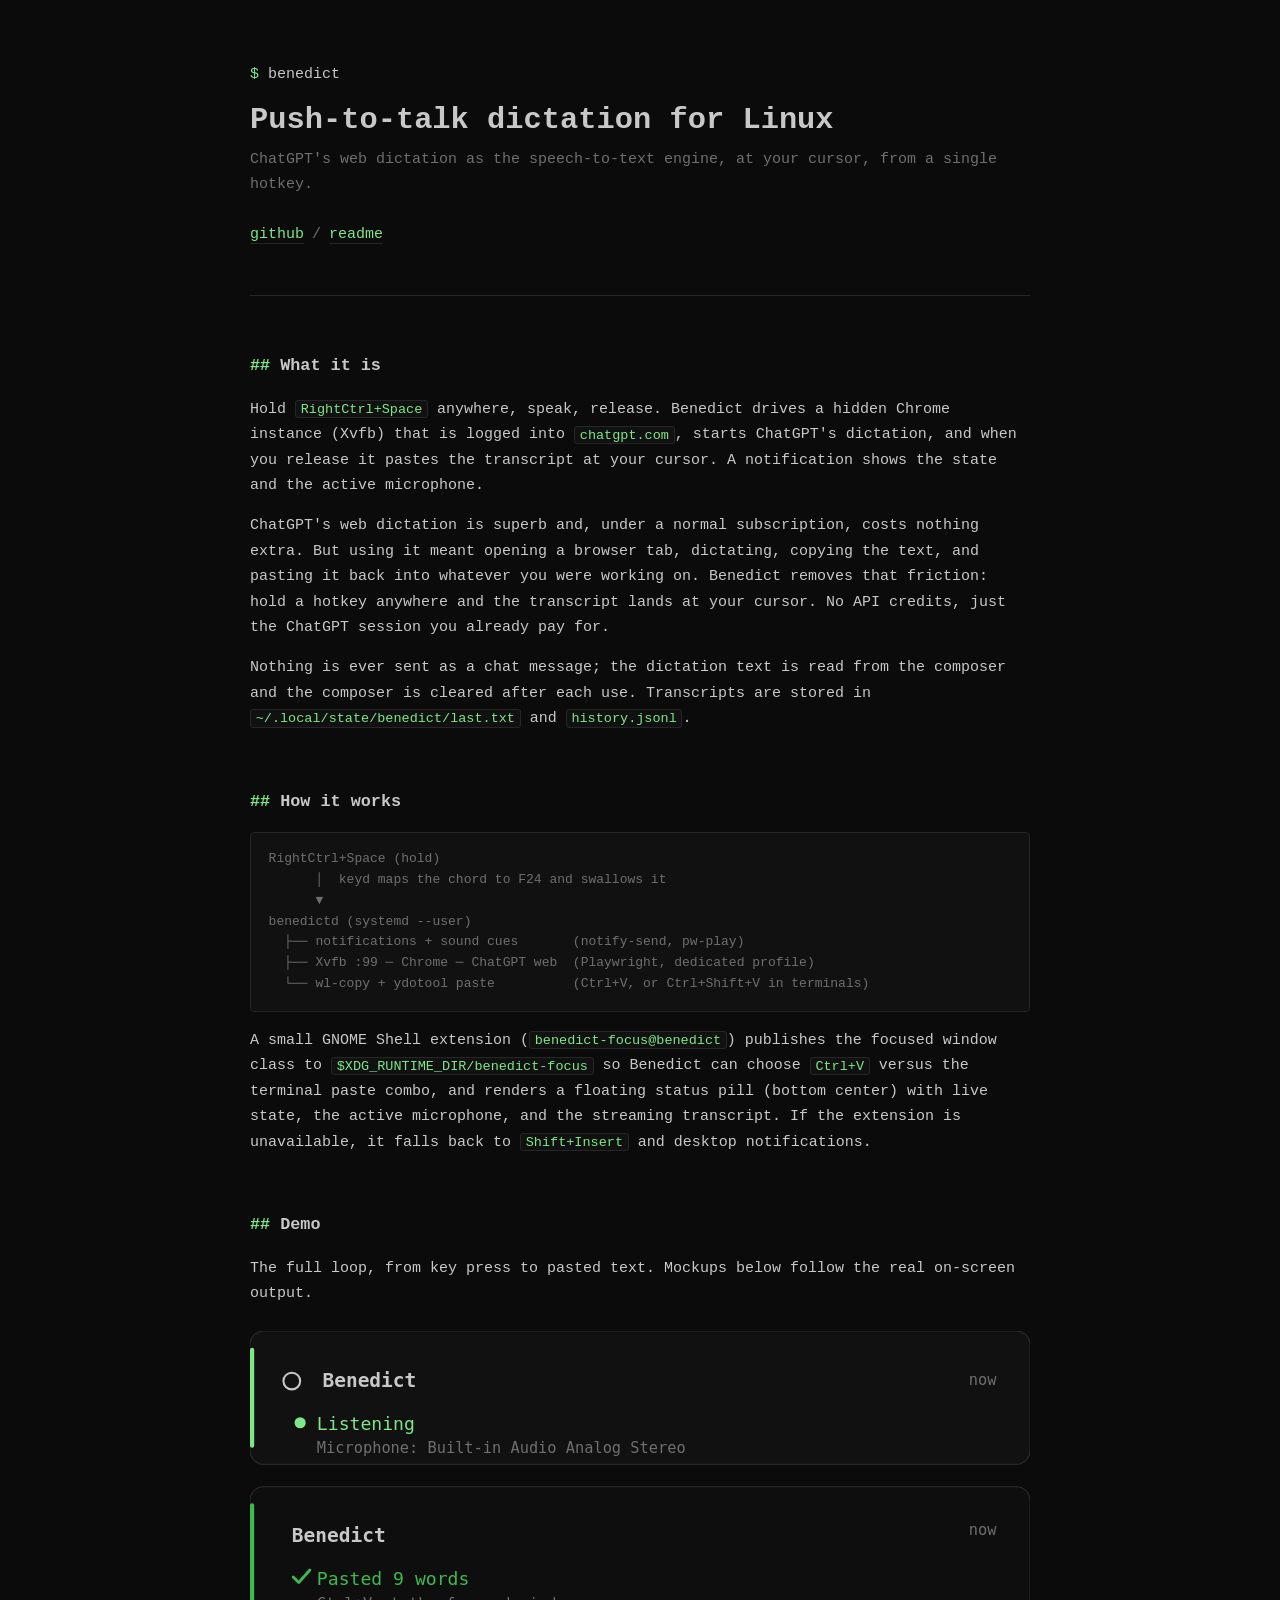
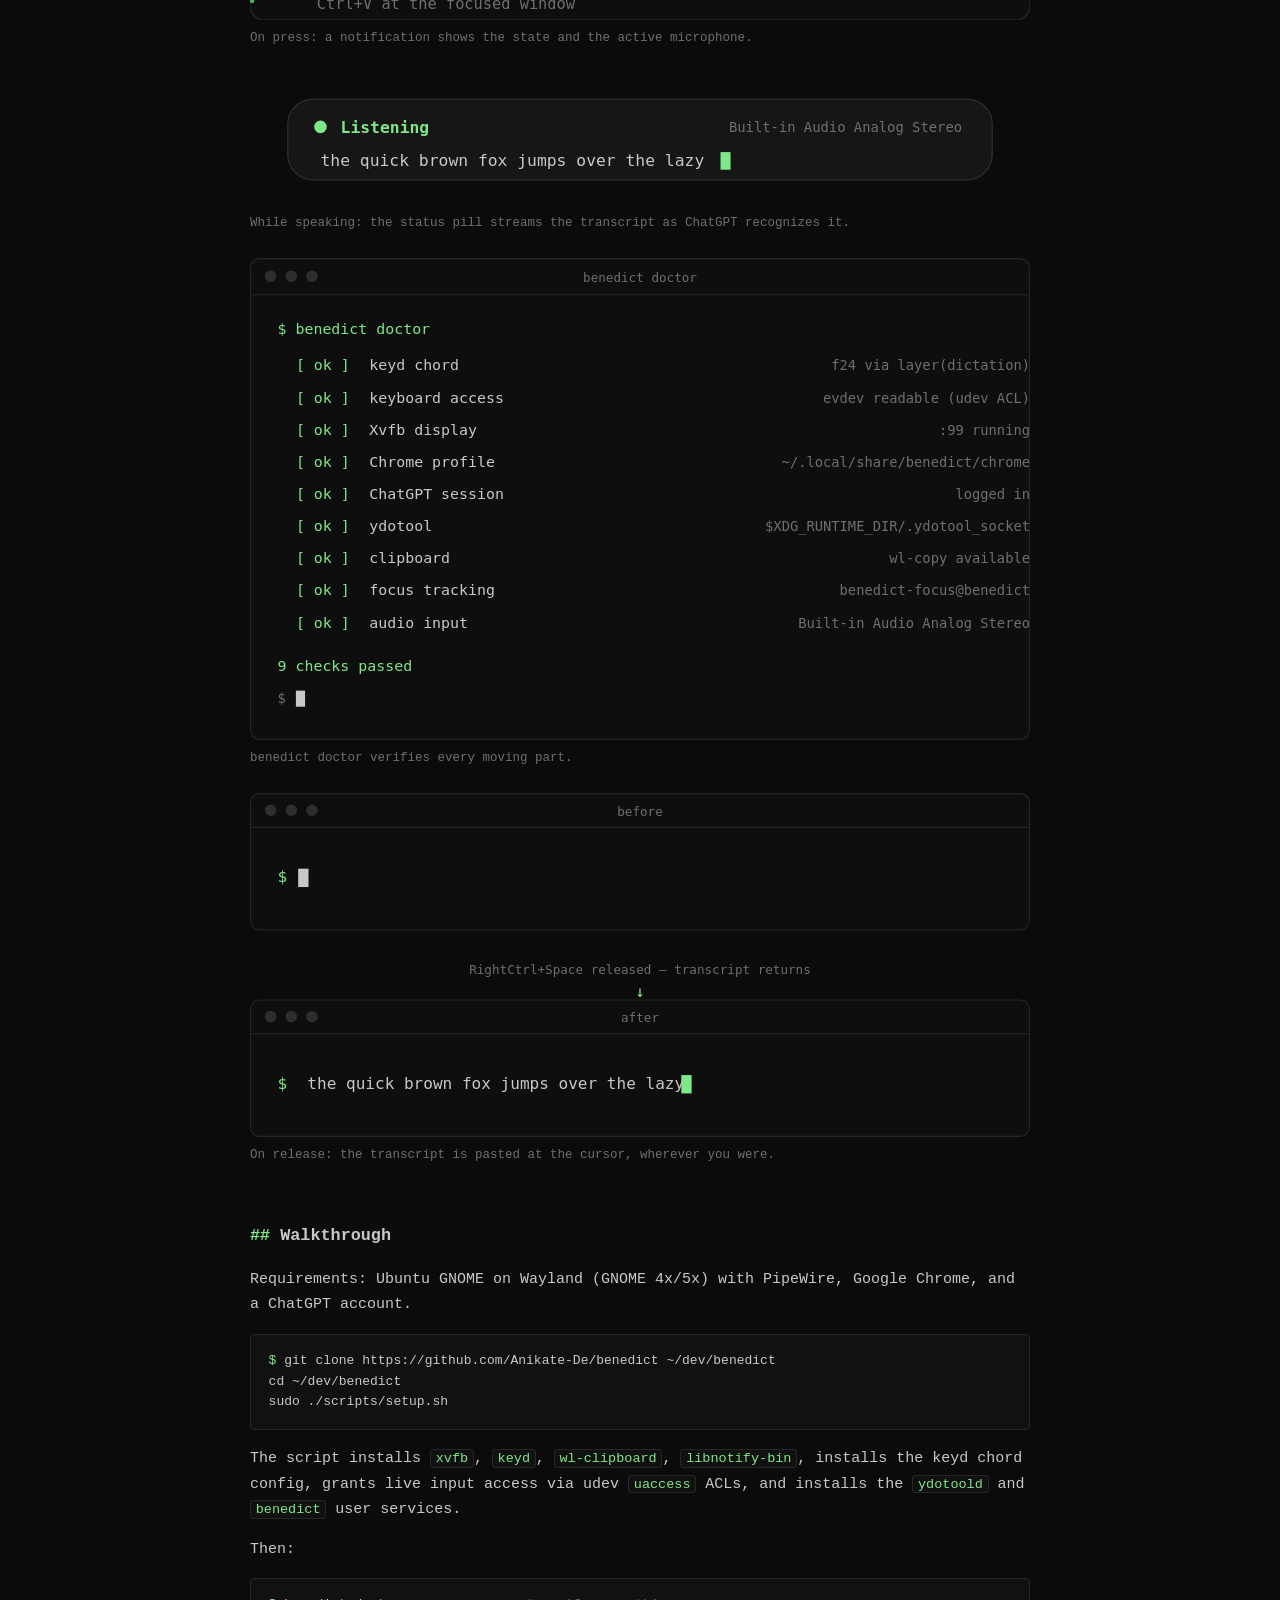
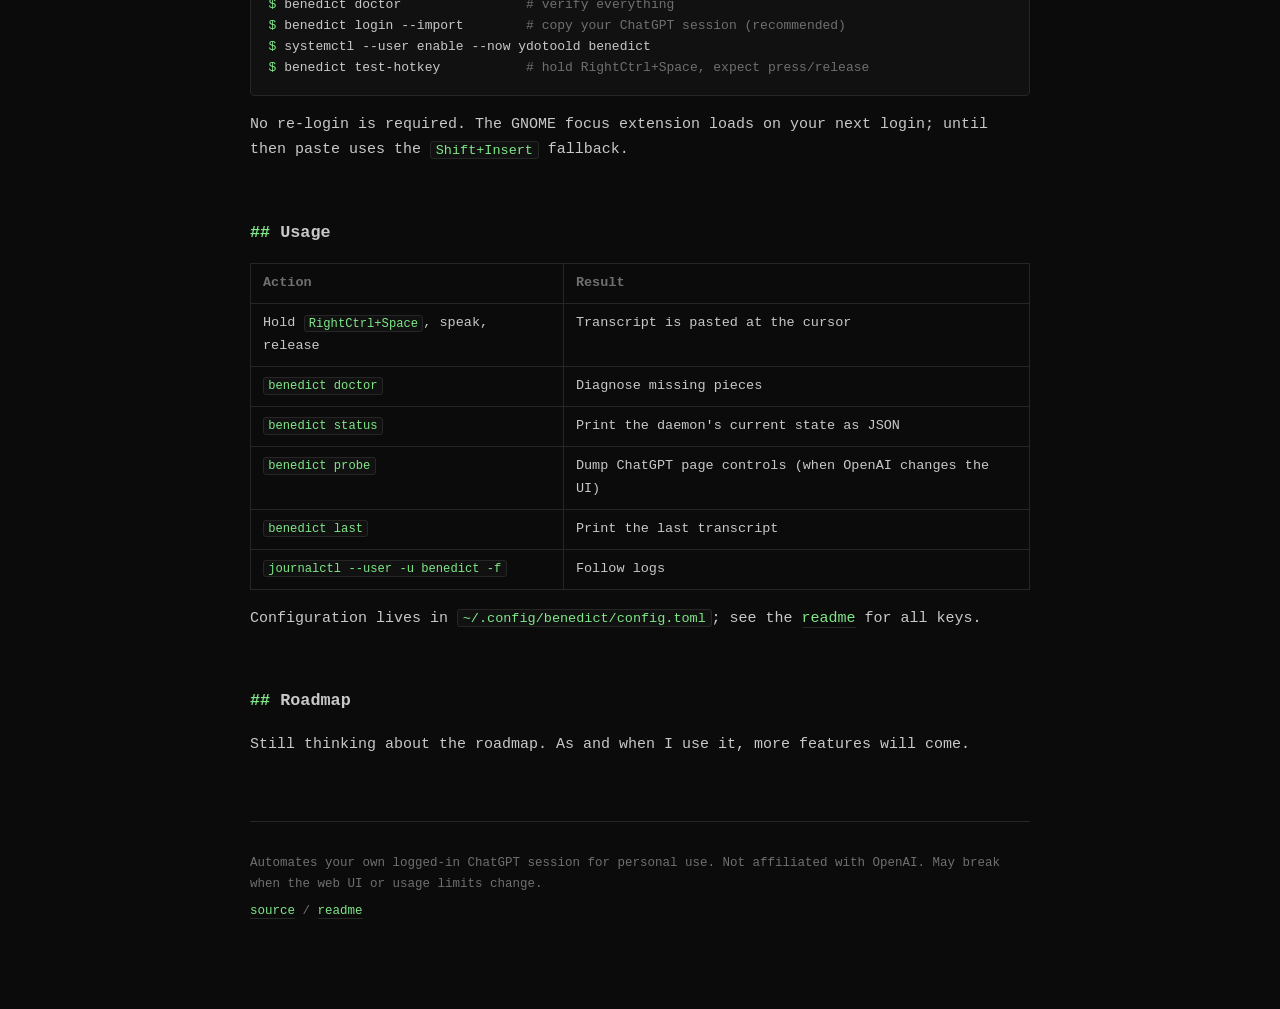
==== index.html @ d3fe55c1 "docs: add terminal-themed GitHub Pages site" ====
<!doctype html>
<html lang="en">
  <head>
    <meta charset="utf-8" />
    <meta name="viewport" content="width=device-width, initial-scale=1" />
    <title>benedict — push-to-talk ChatGPT dictation for Linux</title>
    <meta
      name="description"
      content="Push-to-talk dictation for Linux using ChatGPT's web dictation as the speech-to-text engine."
    />
    <link rel="stylesheet" href="styles.css" />
  </head>
  <body>
    <main class="wrap">
      <header>
        <p class="prompt">benedict</p>
        <h1>Push-to-talk dictation for Linux</h1>
        <p class="tagline">
          ChatGPT's web dictation as the speech-to-text engine, at your cursor,
          from a single hotkey.
        </p>
        <p class="links">
          <a href="https://github.com/Anikate-De/benedict">github</a
          ><span>/</span
          ><a href="https://github.com/Anikate-De/benedict#readme">readme</a>
        </p>
      </header>

      <hr />

      <section id="what">
        <h2>What it is</h2>
        <p>
          Hold <code>RightCtrl+Space</code> anywhere, speak, release. Benedict
          drives a hidden Chrome instance (Xvfb) that is logged into
          <code>chatgpt.com</code>, starts ChatGPT's dictation, and when you
          release it pastes the transcript at your cursor. A notification shows
          the state and the active microphone.
        </p>
        <p>
          ChatGPT's web dictation is superb and, under a normal subscription,
          costs nothing extra. But using it meant opening a browser tab,
          dictating, copying the text, and pasting it back into whatever you
          were working on. Benedict removes that friction: hold a hotkey
          anywhere and the transcript lands at your cursor. No API credits, just
          the ChatGPT session you already pay for.
        </p>
        <p>
          Nothing is ever sent as a chat message; the dictation text is read
          from the composer and the composer is cleared after each use.
          Transcripts are stored in
          <code>~/.local/state/benedict/last.txt</code> and
          <code>history.jsonl</code>.
        </p>
      </section>

      <section id="how">
        <h2>How it works</h2>
        <pre class="diagram">RightCtrl+Space (hold)
      │  keyd maps the chord to F24 and swallows it
      ▼
benedictd (systemd --user)
  ├── notifications + sound cues       (notify-send, pw-play)
  ├── Xvfb :99 ─ Chrome ─ ChatGPT web  (Playwright, dedicated profile)
  └── wl-copy + ydotool paste          (Ctrl+V, or Ctrl+Shift+V in terminals)</pre>
        <p>
          A small GNOME Shell extension (<code>benedict-focus@benedict</code>)
          publishes the focused window class to
          <code>$XDG_RUNTIME_DIR/benedict-focus</code> so Benedict can choose
          <code>Ctrl+V</code> versus the terminal paste combo, and renders a
          floating status pill (bottom center) with live state, the active
          microphone, and the streaming transcript. If the extension is
          unavailable, it falls back to <code>Shift+Insert</code> and desktop
          notifications.
        </p>
      </section>

      <section id="demo">
        <h2>Demo</h2>
        <p>
          The full loop, from key press to pasted text. Mockups below follow the
          real on-screen output.
        </p>

        <figure>
          <img
            src="assets/demo-notification.svg"
            alt="Desktop notification reading Benedict Listening with the active microphone"
          />
          <figcaption>
            On press: a notification shows the state and the active microphone.
          </figcaption>
        </figure>

        <figure>
          <img
            src="assets/demo-pill.svg"
            alt="GNOME status pill showing live state and streaming transcript"
          />
          <figcaption>
            While speaking: the status pill streams the transcript as ChatGPT
            recognizes it.
          </figcaption>
        </figure>

        <figure>
          <img
            src="assets/demo-doctor.svg"
            alt="Terminal output of benedict doctor"
          />
          <figcaption>
            <code>benedict doctor</code> verifies every moving part.
          </figcaption>
        </figure>

        <figure>
          <img
            src="assets/demo-paste.svg"
            alt="Terminal showing the transcript pasted at the cursor after release"
          />
          <figcaption>
            On release: the transcript is pasted at the cursor, wherever you
            were.
          </figcaption>
        </figure>
      </section>

      <section id="install">
        <h2>Walkthrough</h2>
        <p>Requirements: Ubuntu GNOME on Wayland (GNOME 4x/5x) with PipeWire, Google Chrome, and a ChatGPT account.</p>
        <pre><span class="prompt">git clone https://github.com/Anikate-De/benedict ~/dev/benedict</span>
cd ~/dev/benedict
sudo ./scripts/setup.sh</pre>
        <p>
          The script installs <code>xvfb</code>, <code>keyd</code>,
          <code>wl-clipboard</code>, <code>libnotify-bin</code>, installs the
          keyd chord config, grants live input access via udev
          <code>uaccess</code> ACLs, and installs the <code>ydotoold</code> and
          <code>benedict</code> user services.
        </p>
        <p>Then:</p>
        <pre><span class="prompt">benedict doctor</span>                <span class="c"># verify everything</span>
<span class="prompt">benedict login --import</span>        <span class="c"># copy your ChatGPT session (recommended)</span>
<span class="prompt">systemctl --user enable --now ydotoold benedict</span>
<span class="prompt">benedict test-hotkey</span>           <span class="c"># hold RightCtrl+Space, expect press/release</span></pre>
        <p>
          No re-login is required. The GNOME focus extension loads on your next
          login; until then paste uses the <code>Shift+Insert</code> fallback.
        </p>
      </section>

      <section id="usage">
        <h2>Usage</h2>
        <table>
          <thead>
            <tr>
              <th>Action</th>
              <th>Result</th>
            </tr>
          </thead>
          <tbody>
            <tr>
              <td>Hold <code>RightCtrl+Space</code>, speak, release</td>
              <td>Transcript is pasted at the cursor</td>
            </tr>
            <tr>
              <td><code>benedict doctor</code></td>
              <td>Diagnose missing pieces</td>
            </tr>
            <tr>
              <td><code>benedict status</code></td>
              <td>Print the daemon's current state as JSON</td>
            </tr>
            <tr>
              <td><code>benedict probe</code></td>
              <td>Dump ChatGPT page controls (when OpenAI changes the UI)</td>
            </tr>
            <tr>
              <td><code>benedict last</code></td>
              <td>Print the last transcript</td>
            </tr>
            <tr>
              <td><code>journalctl --user -u benedict -f</code></td>
              <td>Follow logs</td>
            </tr>
          </tbody>
        </table>
        <p>
          Configuration lives in
          <code>~/.config/benedict/config.toml</code>; see the
          <a href="https://github.com/Anikate-De/benedict#configuration"
            >readme</a
          >
          for all keys.
        </p>
      </section>

      <section id="roadmap">
        <h2>Roadmap</h2>
        <p>
          Still thinking about the roadmap. As and when I use it, more features
          will come.
        </p>
      </section>

      <footer>
        <p>
          Automates your own logged-in ChatGPT session for personal use. Not
          affiliated with OpenAI. May break when the web UI or usage limits
          change.
        </p>
        <p>
          <a href="https://github.com/Anikate-De/benedict">source</a>
          <span>/</span>
          <a href="https://github.com/Anikate-De/benedict#readme">readme</a>
        </p>
      </footer>
    </main>
  </body>
</html>
---- styles.css ----
:root {
  --bg: #0b0b0b;
  --panel: #111111;
  --border: #262626;
  --text: #c8c8c8;
  --muted: #6f6f6f;
  --accent: #7ee787;
  --mono: ui-monospace, SFMono-Regular, "SF Mono", Menlo, Consolas,
    "Liberation Mono", monospace;
}

* {
  box-sizing: border-box;
}

html {
  scroll-behavior: smooth;
}

body {
  margin: 0;
  background: var(--bg);
  color: var(--text);
  font-family: var(--mono);
  font-size: 15px;
  line-height: 1.7;
}

.wrap {
  max-width: 820px;
  margin: 0 auto;
  padding: 3rem 1.25rem 5rem;
}

a {
  color: var(--accent);
  text-decoration: none;
  border-bottom: 1px solid var(--border);
}

a:hover {
  border-bottom-color: var(--accent);
}

h1 {
  font-size: 1.9rem;
  line-height: 1.2;
  margin: 0.75rem 0 0.5rem;
  font-weight: 600;
}

h2 {
  font-size: 1.05rem;
  font-weight: 600;
  margin: 3.5rem 0 1rem;
  color: var(--text);
}

h2::before {
  content: "## ";
  color: var(--accent);
}

p {
  margin: 0.9rem 0;
}

.tagline {
  color: var(--muted);
  margin: 0.5rem 0 1.5rem;
}

.links {
  margin: 0 0 0.5rem;
  color: var(--muted);
}

.links span {
  margin: 0 0.5rem;
}

hr {
  border: 0;
  border-top: 1px solid var(--border);
  margin: 3rem 0;
}

pre {
  background: var(--panel);
  border: 1px solid var(--border);
  border-radius: 4px;
  padding: 1rem 1.1rem;
  overflow-x: auto;
  font-size: 13px;
  line-height: 1.6;
  margin: 1rem 0;
}

code {
  font-family: var(--mono);
}

p code,
li code,
td code {
  color: var(--accent);
  background: var(--panel);
  border: 1px solid var(--border);
  border-radius: 3px;
  padding: 0.05em 0.35em;
  font-size: 0.9em;
}

.diagram {
  color: var(--muted);
}

ul {
  padding-left: 1.25rem;
}

li {
  margin: 0.35rem 0;
}

table {
  width: 100%;
  border-collapse: collapse;
  margin: 1rem 0;
  font-size: 13.5px;
}

th,
td {
  text-align: left;
  padding: 0.5rem 0.75rem;
  border: 1px solid var(--border);
  vertical-align: top;
}

th {
  color: var(--muted);
  font-weight: 600;
}

figure {
  margin: 1.5rem 0;
}

figure img {
  display: block;
  width: 100%;
  height: auto;
}

figcaption {
  color: var(--muted);
  font-size: 12.5px;
  margin-top: 0.5rem;
}

footer {
  margin-top: 4rem;
  padding-top: 1.5rem;
  border-top: 1px solid var(--border);
  color: var(--muted);
  font-size: 12.5px;
}

footer p {
  margin: 0.4rem 0;
}

.prompt::before {
  content: "$ ";
  color: var(--accent);
}

.c {
  color: var(--muted);
}
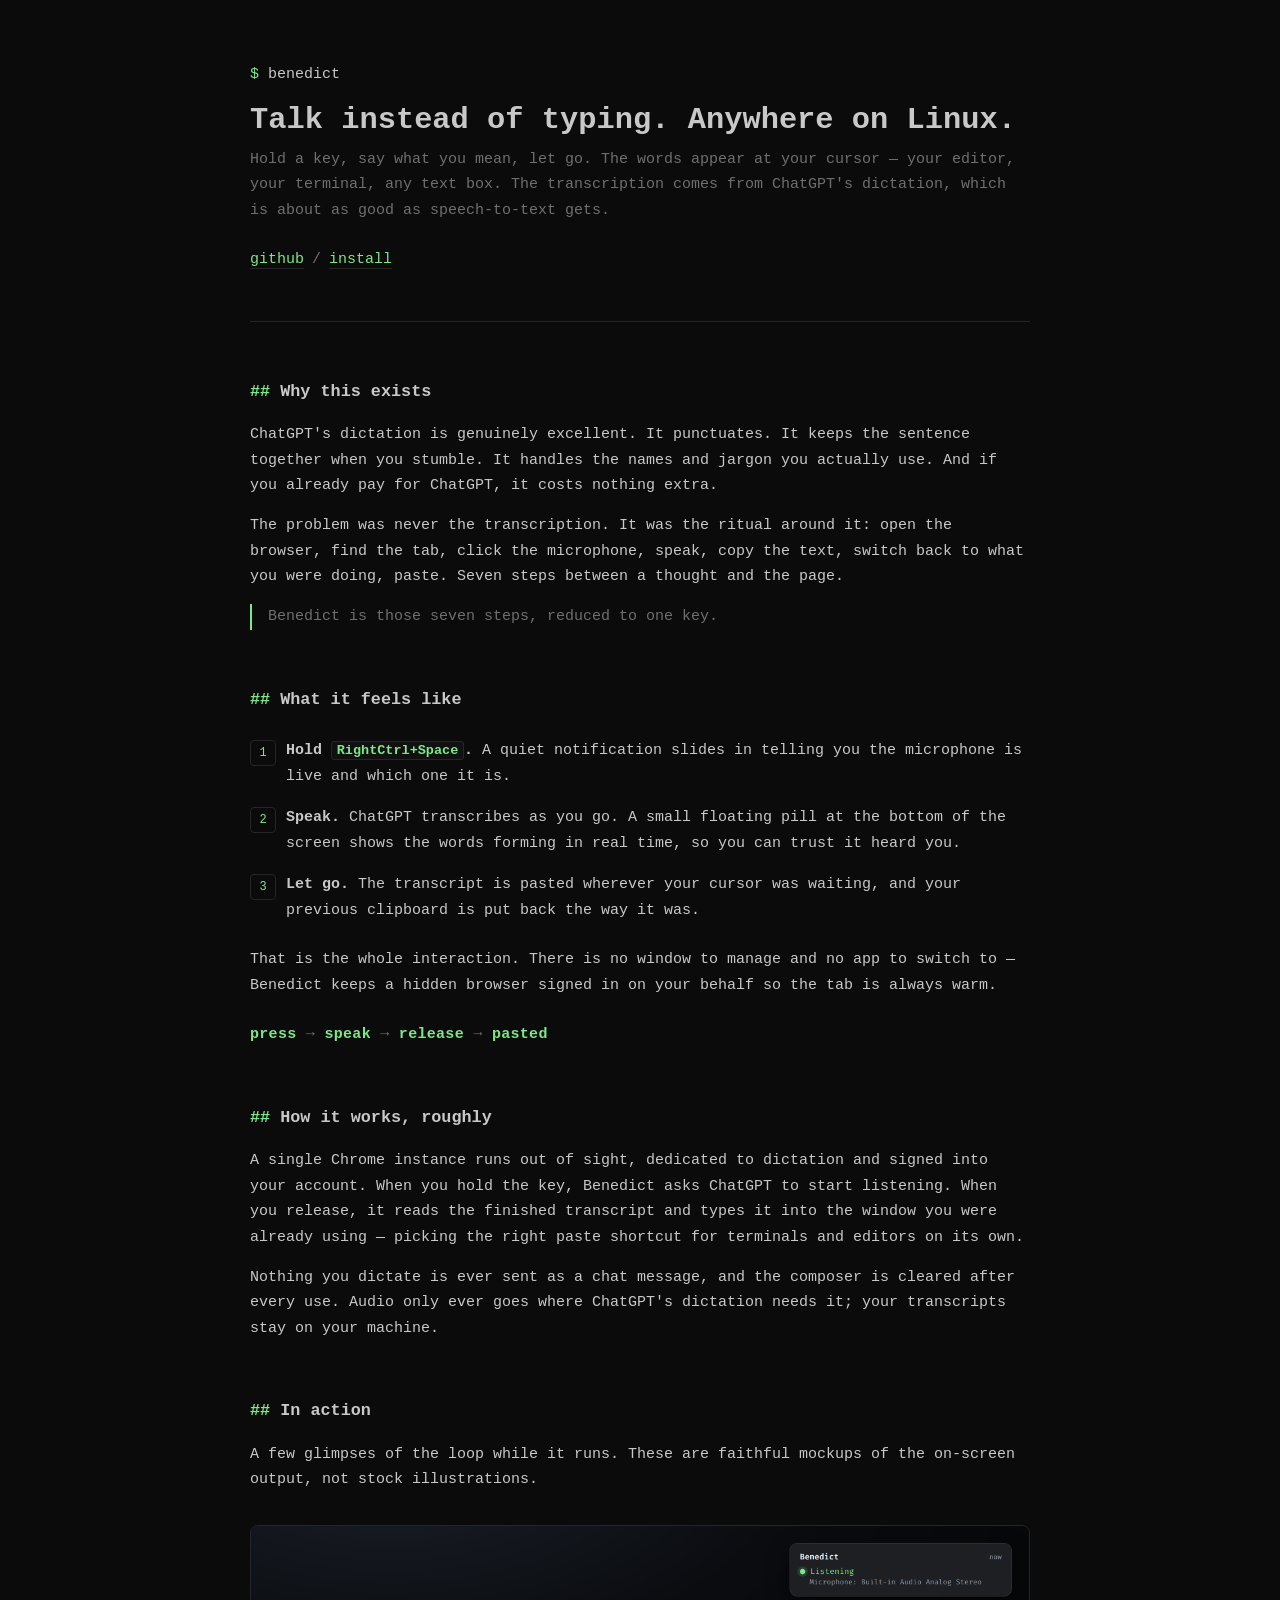
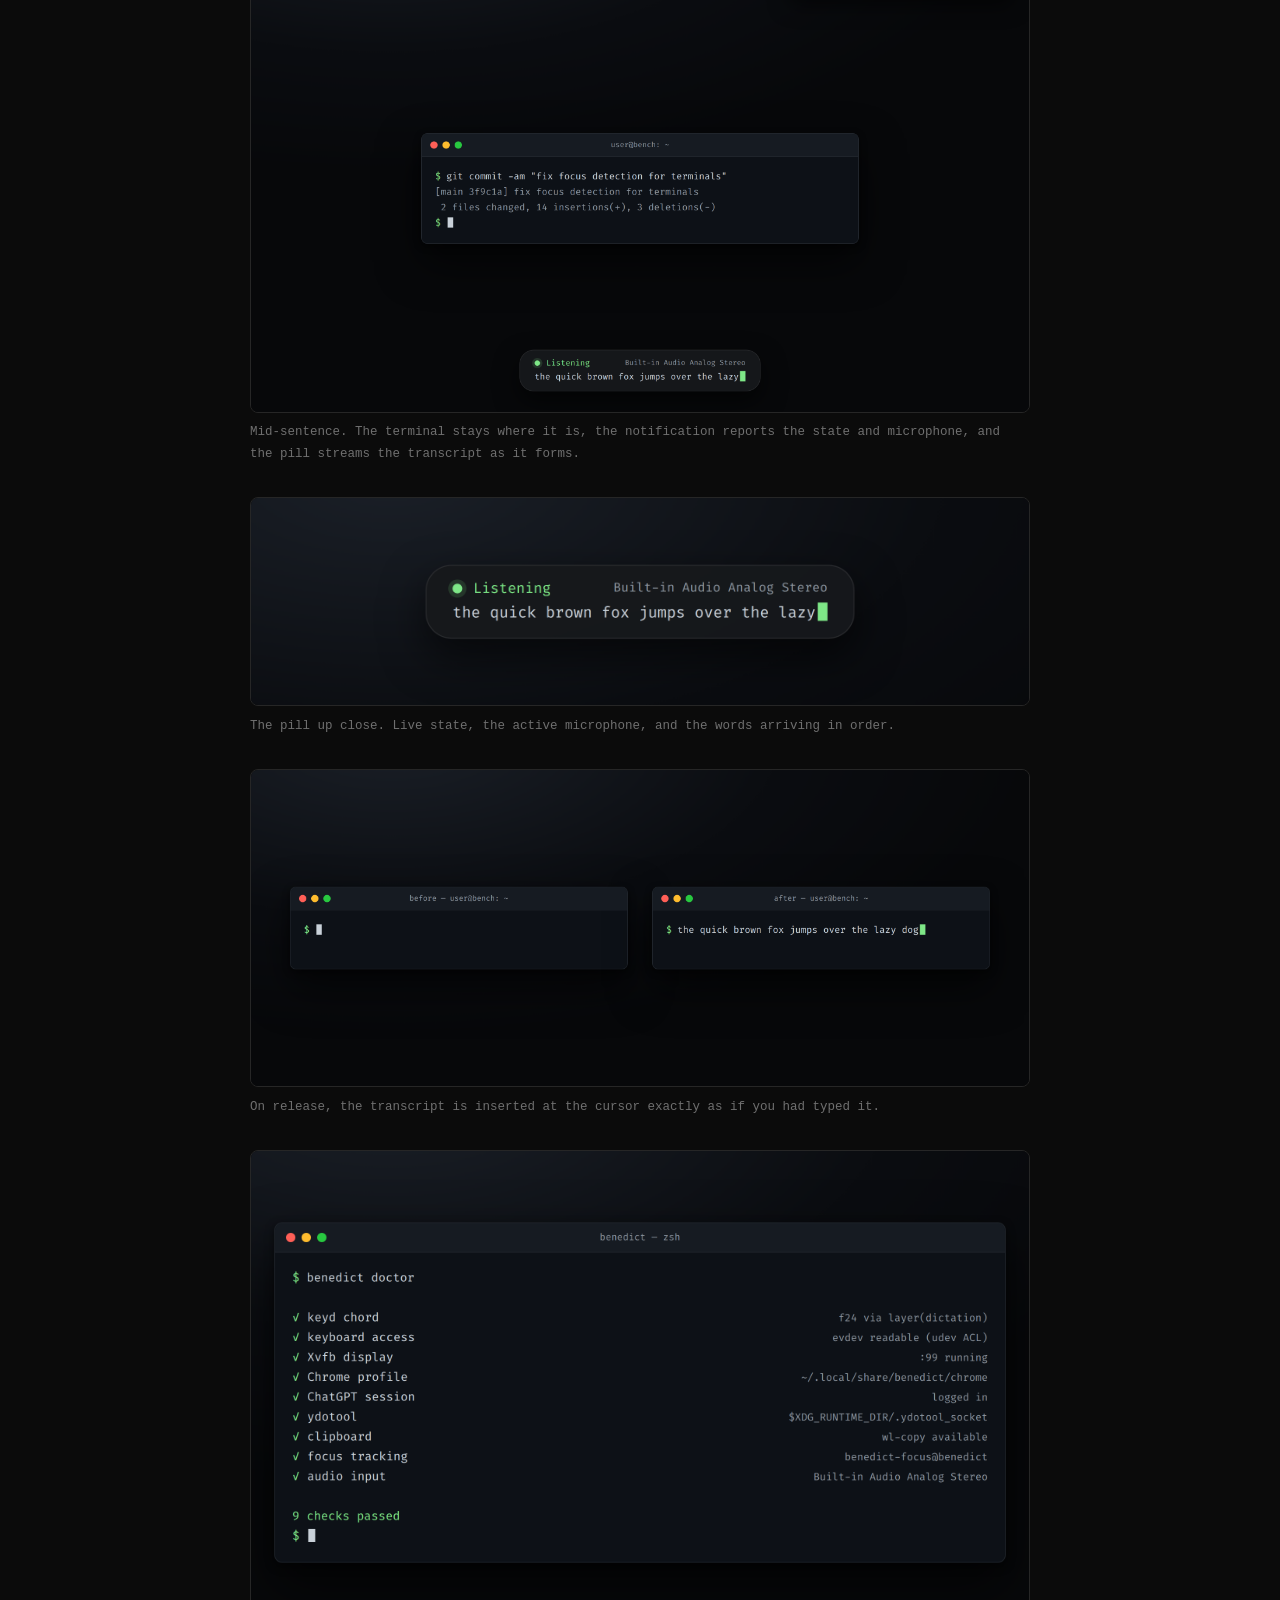
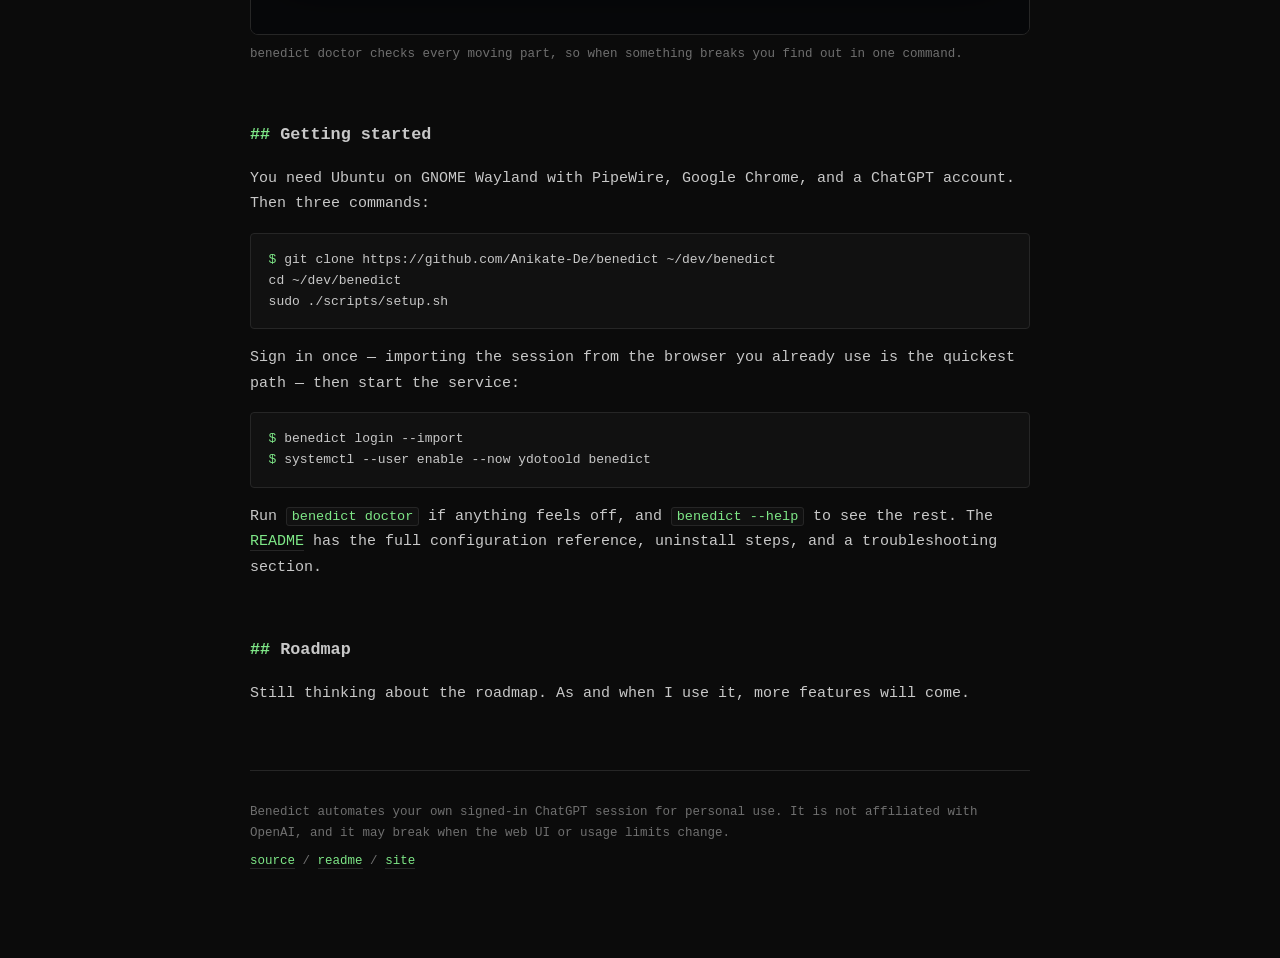
==== commit 1899099f: "docs: rewrite site copy and replace mockups with rendered screenshots" ====
--- a/index.html
+++ b/index.html
@@ -3,10 +3,10 @@
   <head>
     <meta charset="utf-8" />
     <meta name="viewport" content="width=device-width, initial-scale=1" />
-    <title>benedict — push-to-talk ChatGPT dictation for Linux</title>
+    <title>benedict — push-to-talk dictation for Linux</title>
     <meta
       name="description"
-      content="Push-to-talk dictation for Linux using ChatGPT's web dictation as the speech-to-text engine."
+      content="Hold a key, speak, release. ChatGPT-quality dictation lands at your cursor, anywhere on Linux."
     />
     <link rel="stylesheet" href="styles.css" />
   </head>
@@ -14,184 +14,163 @@
     <main class="wrap">
       <header>
         <p class="prompt">benedict</p>
-        <h1>Push-to-talk dictation for Linux</h1>
+        <h1>Talk instead of typing. Anywhere on Linux.</h1>
         <p class="tagline">
-          ChatGPT's web dictation as the speech-to-text engine, at your cursor,
-          from a single hotkey.
+          Hold a key, say what you mean, let go. The words appear at your
+          cursor — your editor, your terminal, any text box. The transcription
+          comes from ChatGPT's dictation, which is about as good as
+          speech-to-text gets.
         </p>
         <p class="links">
           <a href="https://github.com/Anikate-De/benedict">github</a
           ><span>/</span
-          ><a href="https://github.com/Anikate-De/benedict#readme">readme</a>
+          ><a
+            href="https://github.com/Anikate-De/benedict#install"
+            >install</a
+          >
         </p>
       </header>
 
       <hr />
 
-      <section id="what">
-        <h2>What it is</h2>
-        <p>
-          Hold <code>RightCtrl+Space</code> anywhere, speak, release. Benedict
-          drives a hidden Chrome instance (Xvfb) that is logged into
-          <code>chatgpt.com</code>, starts ChatGPT's dictation, and when you
-          release it pastes the transcript at your cursor. A notification shows
-          the state and the active microphone.
-        </p>
-        <p>
-          ChatGPT's web dictation is superb and, under a normal subscription,
-          costs nothing extra. But using it meant opening a browser tab,
-          dictating, copying the text, and pasting it back into whatever you
-          were working on. Benedict removes that friction: hold a hotkey
-          anywhere and the transcript lands at your cursor. No API credits, just
-          the ChatGPT session you already pay for.
-        </p>
-        <p>
-          Nothing is ever sent as a chat message; the dictation text is read
-          from the composer and the composer is cleared after each use.
-          Transcripts are stored in
-          <code>~/.local/state/benedict/last.txt</code> and
-          <code>history.jsonl</code>.
+      <section id="why">
+        <h2>Why this exists</h2>
+        <p>
+          ChatGPT's dictation is genuinely excellent. It punctuates. It keeps
+          the sentence together when you stumble. It handles the names and
+          jargon you actually use. And if you already pay for ChatGPT, it costs
+          nothing extra.
+        </p>
+        <p>
+          The problem was never the transcription. It was the ritual around it:
+          open the browser, find the tab, click the microphone, speak, copy the
+          text, switch back to what you were doing, paste. Seven steps between
+          a thought and the page.
+        </p>
+        <p class="note">Benedict is those seven steps, reduced to one key.</p>
+      </section>
+
+      <section id="feel">
+        <h2>What it feels like</h2>
+        <ol class="steps">
+          <li>
+            <strong>Hold <code>RightCtrl+Space</code>.</strong> A quiet
+            notification slides in telling you the microphone is live and
+            which one it is.
+          </li>
+          <li>
+            <strong>Speak.</strong> ChatGPT transcribes as you go. A small
+            floating pill at the bottom of the screen shows the words forming
+            in real time, so you can trust it heard you.
+          </li>
+          <li>
+            <strong>Let go.</strong> The transcript is pasted wherever your
+            cursor was waiting, and your previous clipboard is put back the way
+            it was.
+          </li>
+        </ol>
+        <p>
+          That is the whole interaction. There is no window to manage and no
+          app to switch to — Benedict keeps a hidden browser signed in on your
+          behalf so the tab is always warm.
+        </p>
+        <p class="flow">
+          <b>press</b> &rarr; <b>speak</b> &rarr; <b>release</b> &rarr;
+          <b>pasted</b>
         </p>
       </section>
 
       <section id="how">
-        <h2>How it works</h2>
-        <pre class="diagram">RightCtrl+Space (hold)
-      │  keyd maps the chord to F24 and swallows it
-      ▼
-benedictd (systemd --user)
-  ├── notifications + sound cues       (notify-send, pw-play)
-  ├── Xvfb :99 ─ Chrome ─ ChatGPT web  (Playwright, dedicated profile)
-  └── wl-copy + ydotool paste          (Ctrl+V, or Ctrl+Shift+V in terminals)</pre>
-        <p>
-          A small GNOME Shell extension (<code>benedict-focus@benedict</code>)
-          publishes the focused window class to
-          <code>$XDG_RUNTIME_DIR/benedict-focus</code> so Benedict can choose
-          <code>Ctrl+V</code> versus the terminal paste combo, and renders a
-          floating status pill (bottom center) with live state, the active
-          microphone, and the streaming transcript. If the extension is
-          unavailable, it falls back to <code>Shift+Insert</code> and desktop
-          notifications.
-        </p>
-      </section>
-
-      <section id="demo">
-        <h2>Demo</h2>
-        <p>
-          The full loop, from key press to pasted text. Mockups below follow the
-          real on-screen output.
-        </p>
-
-        <figure>
-          <img
-            src="assets/demo-notification.svg"
-            alt="Desktop notification reading Benedict Listening with the active microphone"
-          />
-          <figcaption>
-            On press: a notification shows the state and the active microphone.
-          </figcaption>
-        </figure>
-
-        <figure>
-          <img
-            src="assets/demo-pill.svg"
-            alt="GNOME status pill showing live state and streaming transcript"
-          />
-          <figcaption>
-            While speaking: the status pill streams the transcript as ChatGPT
-            recognizes it.
-          </figcaption>
-        </figure>
-
-        <figure>
-          <img
-            src="assets/demo-doctor.svg"
-            alt="Terminal output of benedict doctor"
-          />
-          <figcaption>
-            <code>benedict doctor</code> verifies every moving part.
-          </figcaption>
-        </figure>
-
-        <figure>
-          <img
-            src="assets/demo-paste.svg"
-            alt="Terminal showing the transcript pasted at the cursor after release"
-          />
-          <figcaption>
-            On release: the transcript is pasted at the cursor, wherever you
-            were.
+        <h2>How it works, roughly</h2>
+        <p>
+          A single Chrome instance runs out of sight, dedicated to dictation
+          and signed into your account. When you hold the key, Benedict asks
+          ChatGPT to start listening. When you release, it reads the finished
+          transcript and types it into the window you were already using —
+          picking the right paste shortcut for terminals and editors on its
+          own.
+        </p>
+        <p>
+          Nothing you dictate is ever sent as a chat message, and the composer
+          is cleared after every use. Audio only ever goes where ChatGPT's
+          dictation needs it; your transcripts stay on your machine.
+        </p>
+      </section>
+
+      <section id="action">
+        <h2>In action</h2>
+        <p>
+          A few glimpses of the loop while it runs. These are faithful mockups
+          of the on-screen output, not stock illustrations.
+        </p>
+
+        <figure>
+          <img
+            src="assets/shot-desktop.png"
+            alt="Desktop while dictating: a terminal window, a Benedict listening notification in the corner, and the status pill streaming a transcript"
+          />
+          <figcaption>
+            Mid-sentence. The terminal stays where it is, the notification
+            reports the state and microphone, and the pill streams the
+            transcript as it forms.
+          </figcaption>
+        </figure>
+
+        <figure>
+          <img
+            src="assets/shot-pill.png"
+            alt="Close-up of the GNOME status pill showing the streaming transcript"
+          />
+          <figcaption>
+            The pill up close. Live state, the active microphone, and the words
+            arriving in order.
+          </figcaption>
+        </figure>
+
+        <figure>
+          <img
+            src="assets/shot-paste.png"
+            alt="Side by side terminal prompts labeled before and after, the after containing the dictated sentence"
+          />
+          <figcaption>
+            On release, the transcript is inserted at the cursor exactly as if
+            you had typed it.
+          </figcaption>
+        </figure>
+
+        <figure>
+          <img
+            src="assets/shot-doctor.png"
+            alt="Terminal output of benedict doctor showing all nine checks passing"
+          />
+          <figcaption>
+            <code>benedict doctor</code> checks every moving part, so when
+            something breaks you find out in one command.
           </figcaption>
         </figure>
       </section>
 
       <section id="install">
-        <h2>Walkthrough</h2>
-        <p>Requirements: Ubuntu GNOME on Wayland (GNOME 4x/5x) with PipeWire, Google Chrome, and a ChatGPT account.</p>
+        <h2>Getting started</h2>
+        <p>
+          You need Ubuntu on GNOME Wayland with PipeWire, Google Chrome, and a
+          ChatGPT account. Then three commands:
+        </p>
         <pre><span class="prompt">git clone https://github.com/Anikate-De/benedict ~/dev/benedict</span>
 cd ~/dev/benedict
 sudo ./scripts/setup.sh</pre>
         <p>
-          The script installs <code>xvfb</code>, <code>keyd</code>,
-          <code>wl-clipboard</code>, <code>libnotify-bin</code>, installs the
-          keyd chord config, grants live input access via udev
-          <code>uaccess</code> ACLs, and installs the <code>ydotoold</code> and
-          <code>benedict</code> user services.
-        </p>
-        <p>Then:</p>
-        <pre><span class="prompt">benedict doctor</span>                <span class="c"># verify everything</span>
-<span class="prompt">benedict login --import</span>        <span class="c"># copy your ChatGPT session (recommended)</span>
-<span class="prompt">systemctl --user enable --now ydotoold benedict</span>
-<span class="prompt">benedict test-hotkey</span>           <span class="c"># hold RightCtrl+Space, expect press/release</span></pre>
-        <p>
-          No re-login is required. The GNOME focus extension loads on your next
-          login; until then paste uses the <code>Shift+Insert</code> fallback.
-        </p>
-      </section>
-
-      <section id="usage">
-        <h2>Usage</h2>
-        <table>
-          <thead>
-            <tr>
-              <th>Action</th>
-              <th>Result</th>
-            </tr>
-          </thead>
-          <tbody>
-            <tr>
-              <td>Hold <code>RightCtrl+Space</code>, speak, release</td>
-              <td>Transcript is pasted at the cursor</td>
-            </tr>
-            <tr>
-              <td><code>benedict doctor</code></td>
-              <td>Diagnose missing pieces</td>
-            </tr>
-            <tr>
-              <td><code>benedict status</code></td>
-              <td>Print the daemon's current state as JSON</td>
-            </tr>
-            <tr>
-              <td><code>benedict probe</code></td>
-              <td>Dump ChatGPT page controls (when OpenAI changes the UI)</td>
-            </tr>
-            <tr>
-              <td><code>benedict last</code></td>
-              <td>Print the last transcript</td>
-            </tr>
-            <tr>
-              <td><code>journalctl --user -u benedict -f</code></td>
-              <td>Follow logs</td>
-            </tr>
-          </tbody>
-        </table>
-        <p>
-          Configuration lives in
-          <code>~/.config/benedict/config.toml</code>; see the
-          <a href="https://github.com/Anikate-De/benedict#configuration"
-            >readme</a
-          >
-          for all keys.
+          Sign in once — importing the session from the browser you already use
+          is the quickest path — then start the service:
+        </p>
+        <pre><span class="prompt">benedict login --import</span>
+<span class="prompt">systemctl --user enable --now ydotoold benedict</span></pre>
+        <p>
+          Run <code>benedict doctor</code> if anything feels off, and
+          <code>benedict --help</code> to see the rest. The
+          <a href="https://github.com/Anikate-De/benedict#readme">README</a>
+          has the full configuration reference, uninstall steps, and a
+          troubleshooting section.
         </p>
       </section>
 
@@ -205,14 +184,16 @@
 
       <footer>
         <p>
-          Automates your own logged-in ChatGPT session for personal use. Not
-          affiliated with OpenAI. May break when the web UI or usage limits
-          change.
+          Benedict automates your own signed-in ChatGPT session for personal
+          use. It is not affiliated with OpenAI, and it may break when the web
+          UI or usage limits change.
         </p>
         <p>
           <a href="https://github.com/Anikate-De/benedict">source</a>
           <span>/</span>
           <a href="https://github.com/Anikate-De/benedict#readme">readme</a>
+          <span>/</span>
+          <a href="https://anikate-de.github.io/benedict/">site</a>
         </p>
       </footer>
     </main>
--- a/styles.css
+++ b/styles.css
@@ -144,19 +144,72 @@
 }
 
 figure {
-  margin: 1.5rem 0;
+  margin: 2rem 0;
 }
 
 figure img {
   display: block;
   width: 100%;
   height: auto;
+  border: 1px solid var(--border);
+  border-radius: 8px;
 }
 
 figcaption {
   color: var(--muted);
   font-size: 12.5px;
-  margin-top: 0.5rem;
+  margin-top: 0.6rem;
+}
+
+.flow {
+  color: var(--muted);
+  margin: 1.5rem 0;
+  letter-spacing: 0.02em;
+}
+
+.flow b {
+  color: var(--accent);
+  font-weight: 600;
+}
+
+.steps {
+  list-style: none;
+  padding: 0;
+  margin: 1.5rem 0;
+  counter-reset: step;
+}
+
+.steps li {
+  position: relative;
+  padding-left: 2.25rem;
+  margin: 1rem 0;
+}
+
+.steps li::before {
+  counter-increment: step;
+  content: counter(step);
+  position: absolute;
+  left: 0;
+  top: 0.15em;
+  width: 1.5rem;
+  height: 1.5rem;
+  text-align: center;
+  line-height: 1.5rem;
+  border: 1px solid var(--border);
+  border-radius: 4px;
+  color: var(--accent);
+  font-size: 12px;
+}
+
+.steps strong {
+  color: var(--text);
+  font-weight: 600;
+}
+
+.note {
+  border-left: 2px solid var(--accent);
+  padding-left: 1rem;
+  color: var(--muted);
 }
 
 footer {
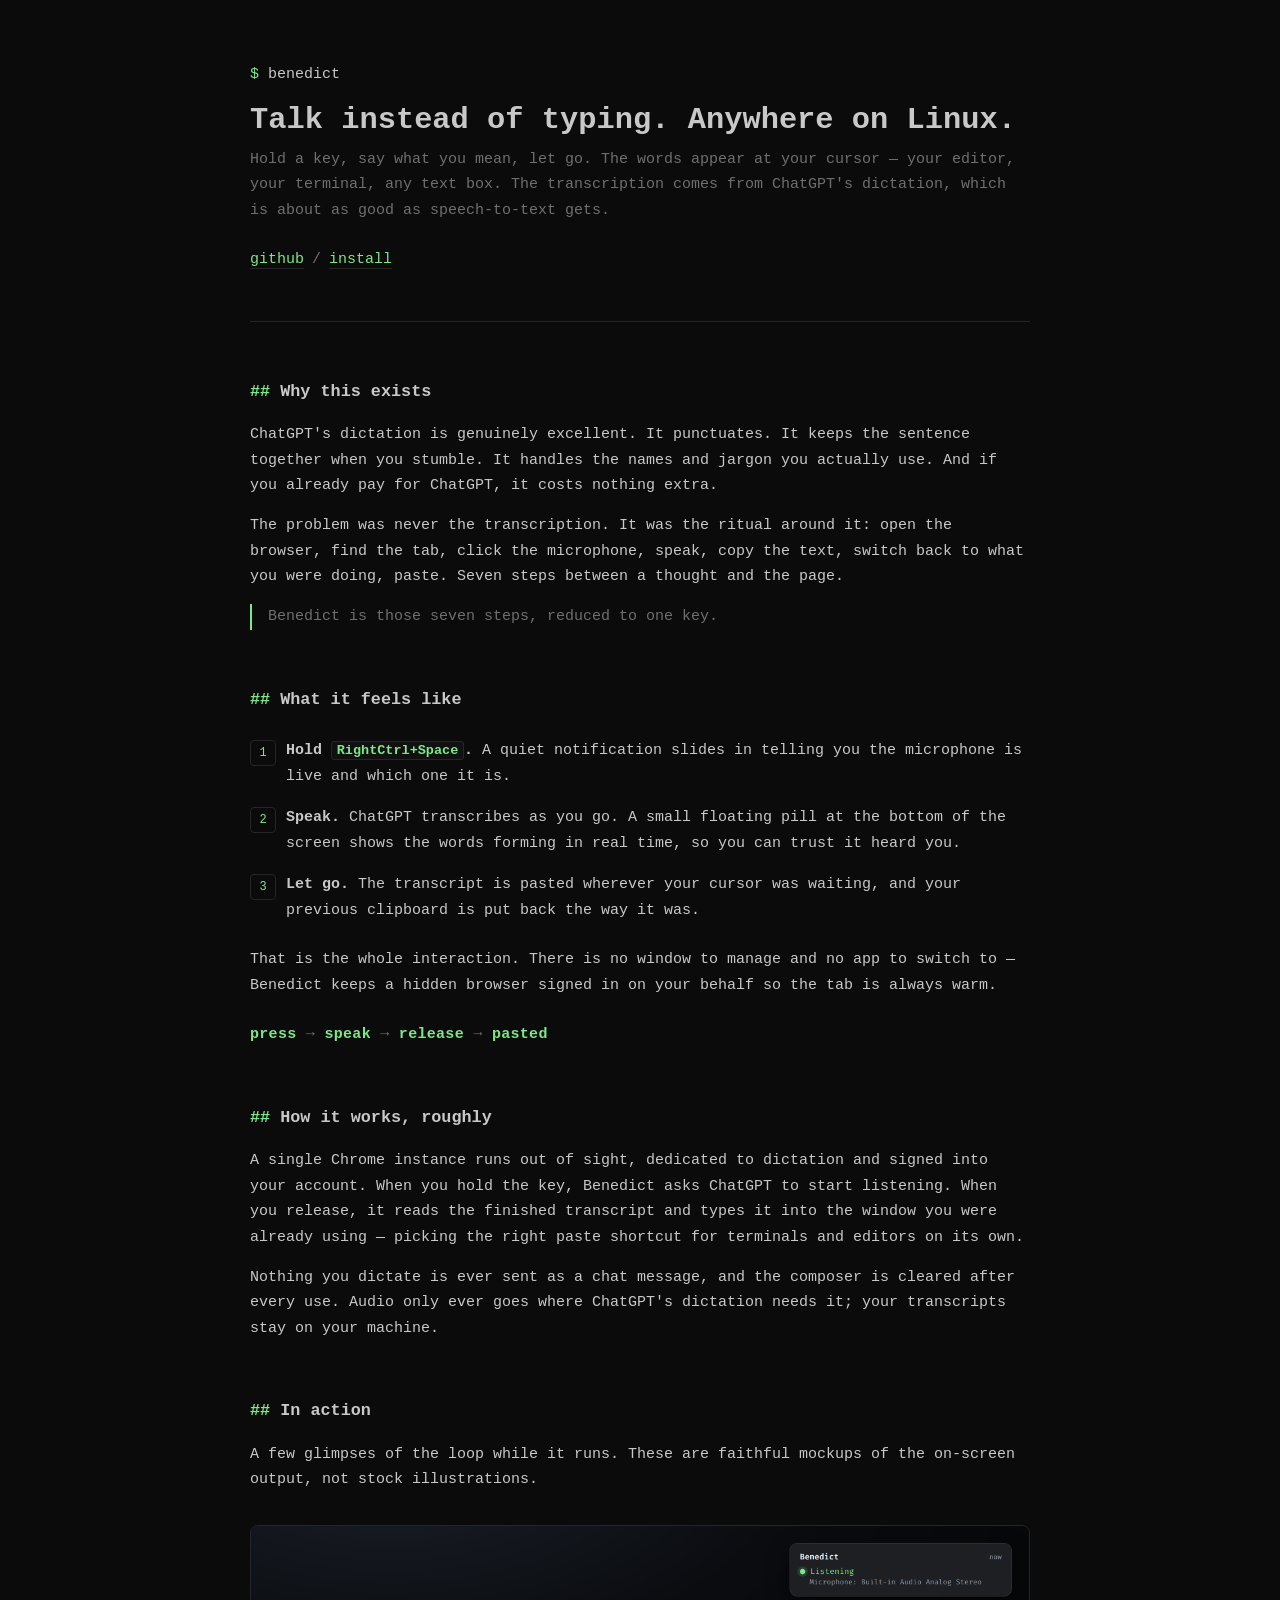
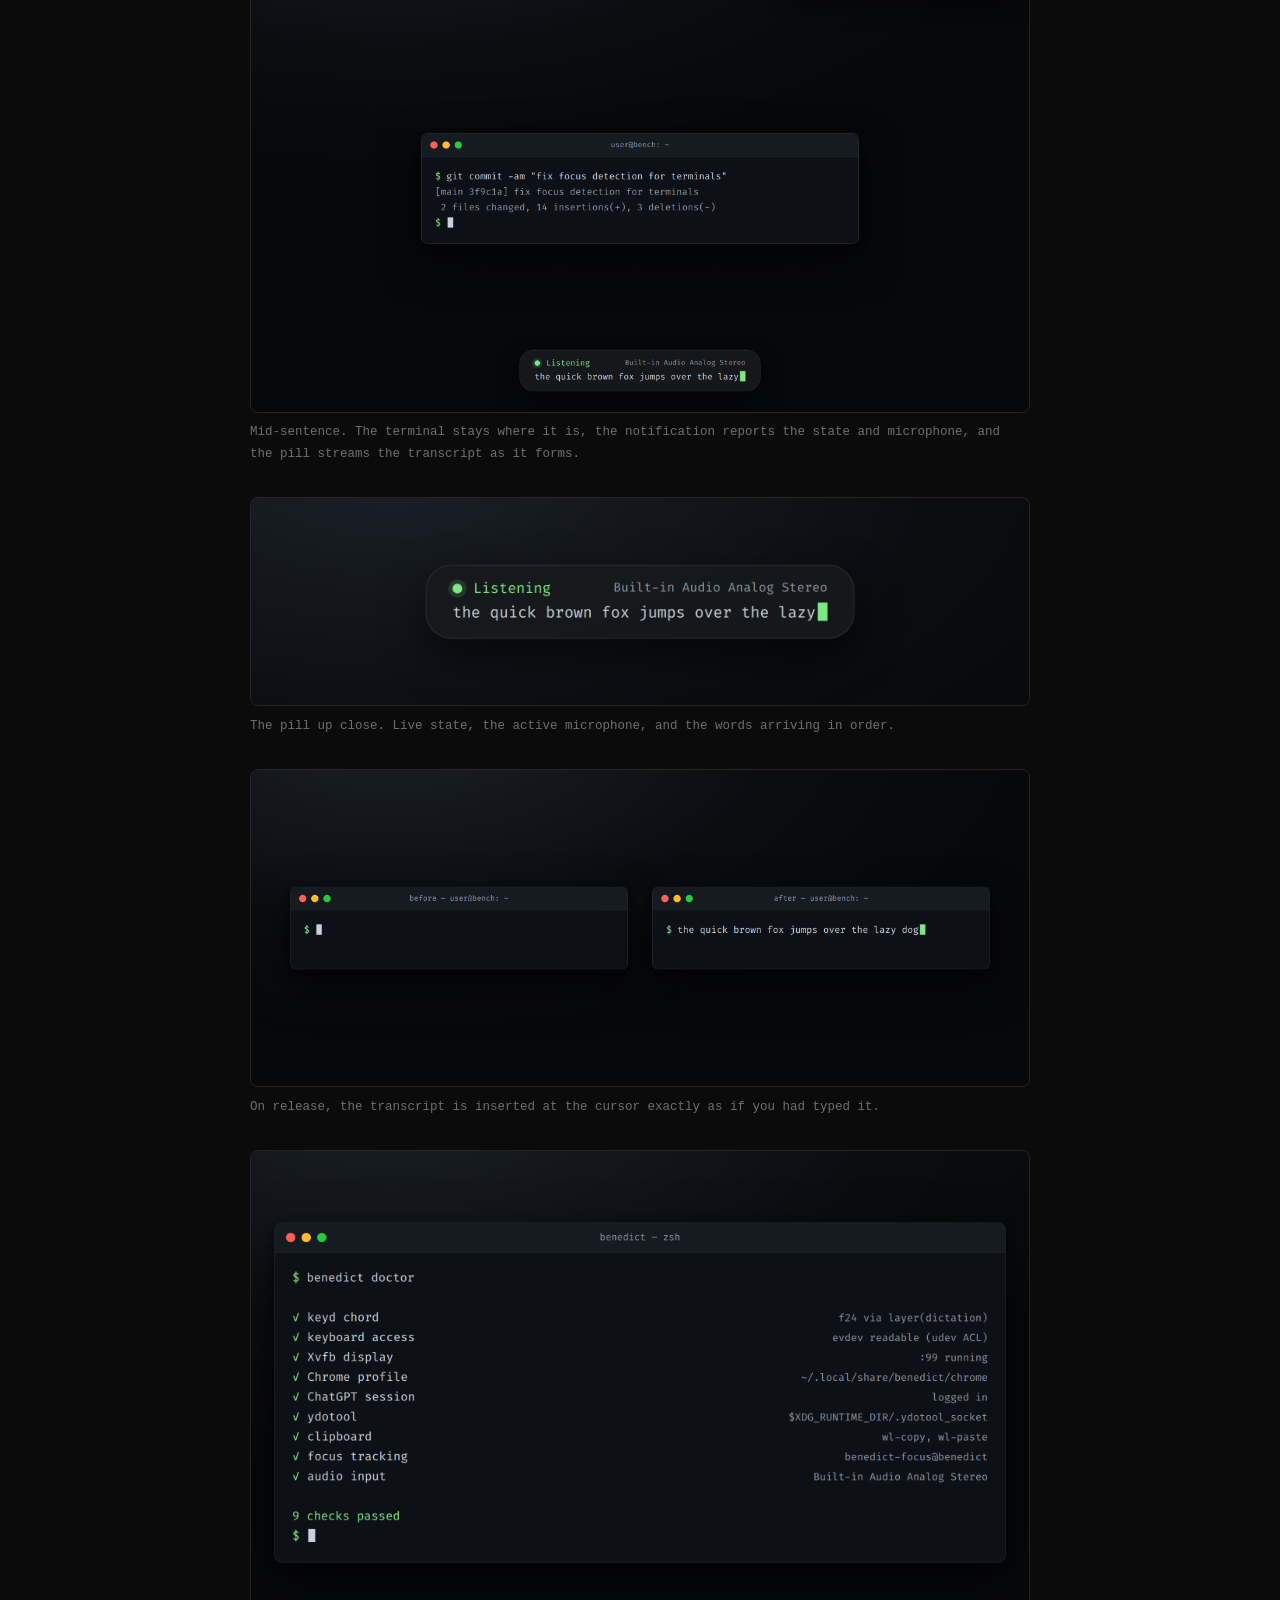
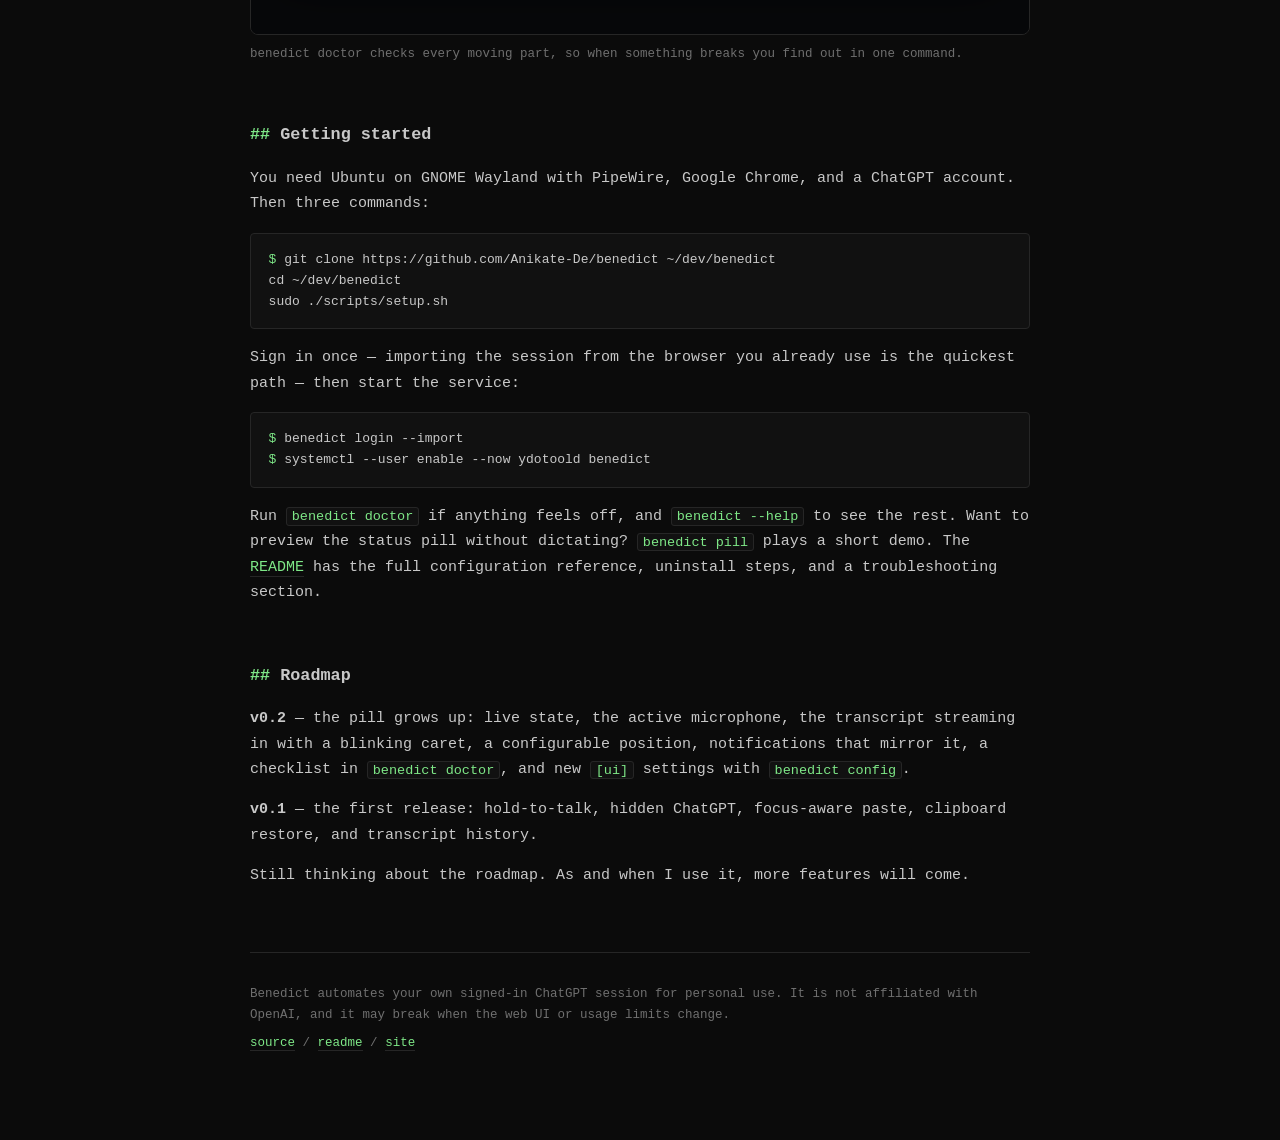
==== commit ca139546: "docs: add v0.1/v0.2 roadmap and refresh doctor screenshot" ====
--- a/index.html
+++ b/index.html
@@ -167,7 +167,9 @@
 <span class="prompt">systemctl --user enable --now ydotoold benedict</span></pre>
         <p>
           Run <code>benedict doctor</code> if anything feels off, and
-          <code>benedict --help</code> to see the rest. The
+          <code>benedict --help</code> to see the rest. Want to preview the
+          status pill without dictating? <code>benedict pill</code> plays a
+          short demo. The
           <a href="https://github.com/Anikate-De/benedict#readme">README</a>
           has the full configuration reference, uninstall steps, and a
           troubleshooting section.
@@ -176,6 +178,18 @@
 
       <section id="roadmap">
         <h2>Roadmap</h2>
+        <p>
+          <strong>v0.2</strong> — the pill grows up: live state, the active
+          microphone, the transcript streaming in with a blinking caret, a
+          configurable position, notifications that mirror it, a checklist in
+          <code>benedict doctor</code>, and new <code>[ui]</code> settings with
+          <code>benedict config</code>.
+        </p>
+        <p>
+          <strong>v0.1</strong> — the first release: hold-to-talk, hidden
+          ChatGPT, focus-aware paste, clipboard restore, and transcript
+          history.
+        </p>
         <p>
           Still thinking about the roadmap. As and when I use it, more features
           will come.
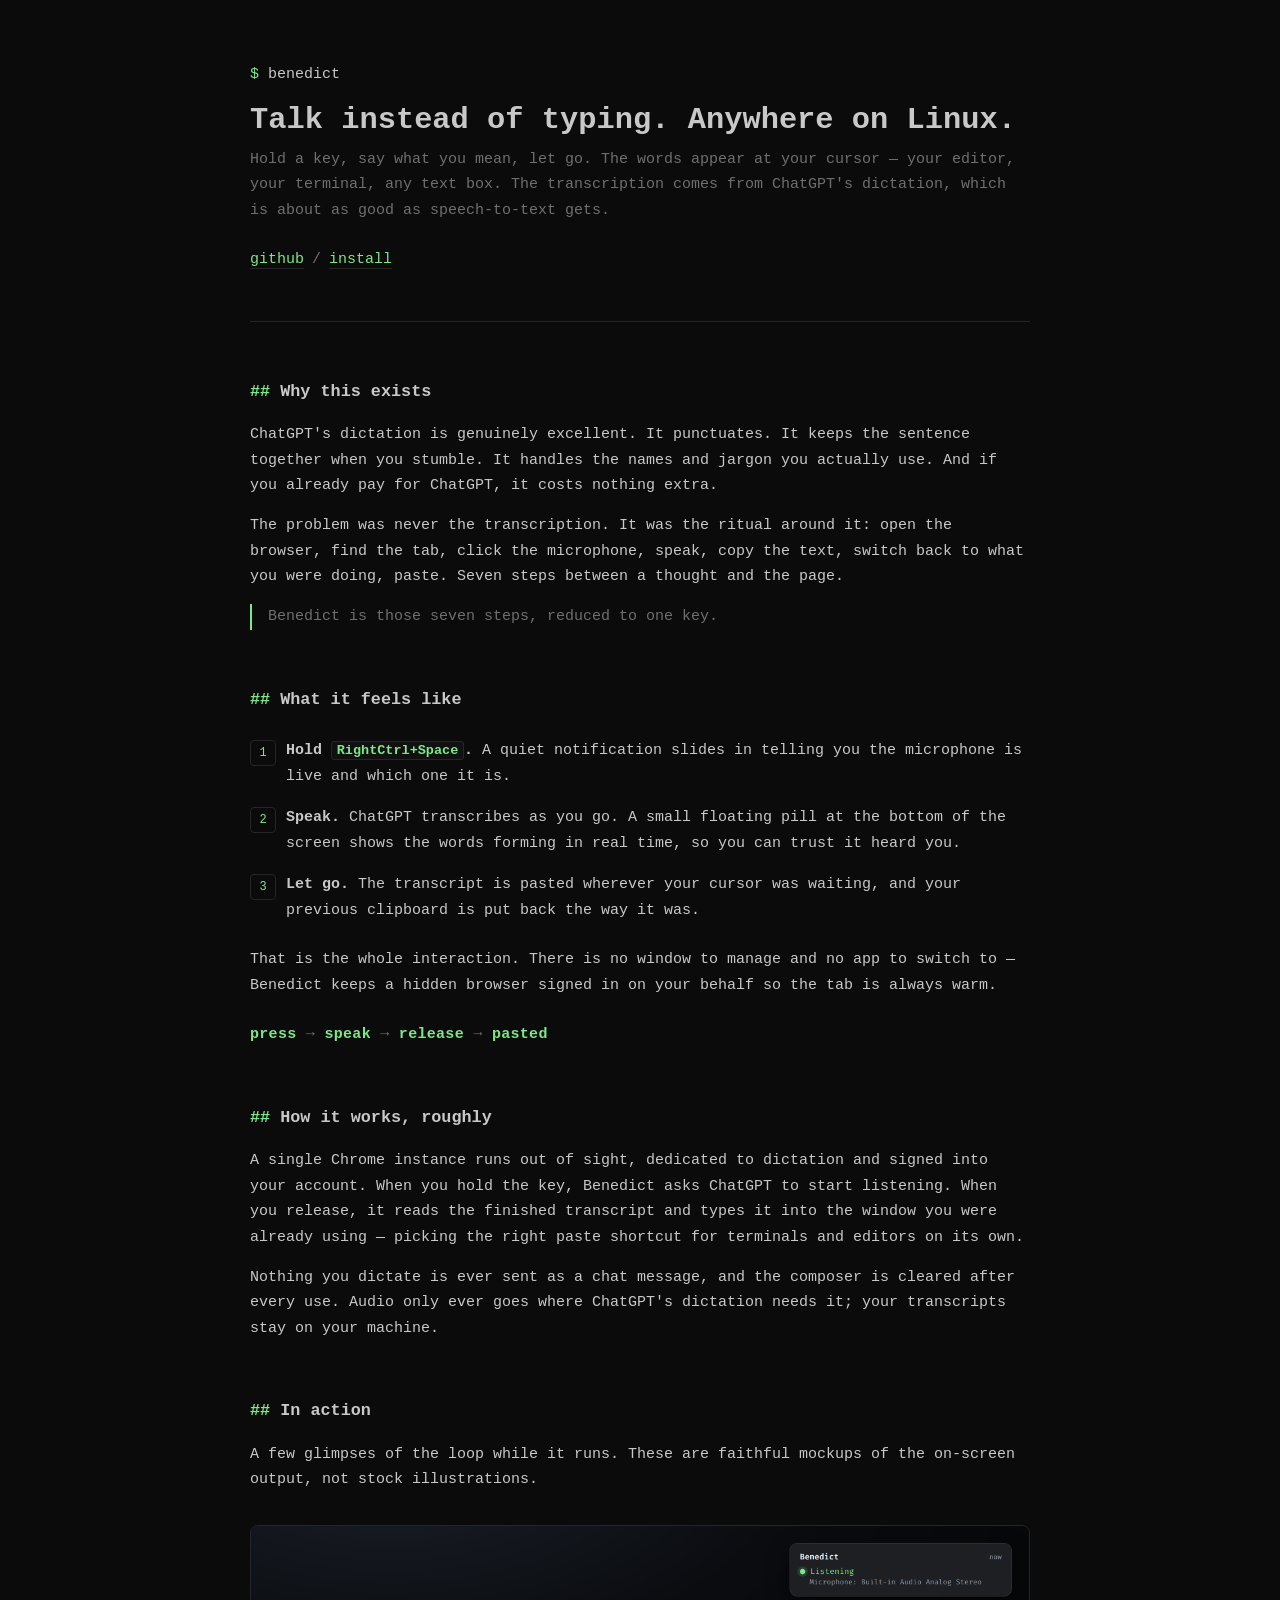
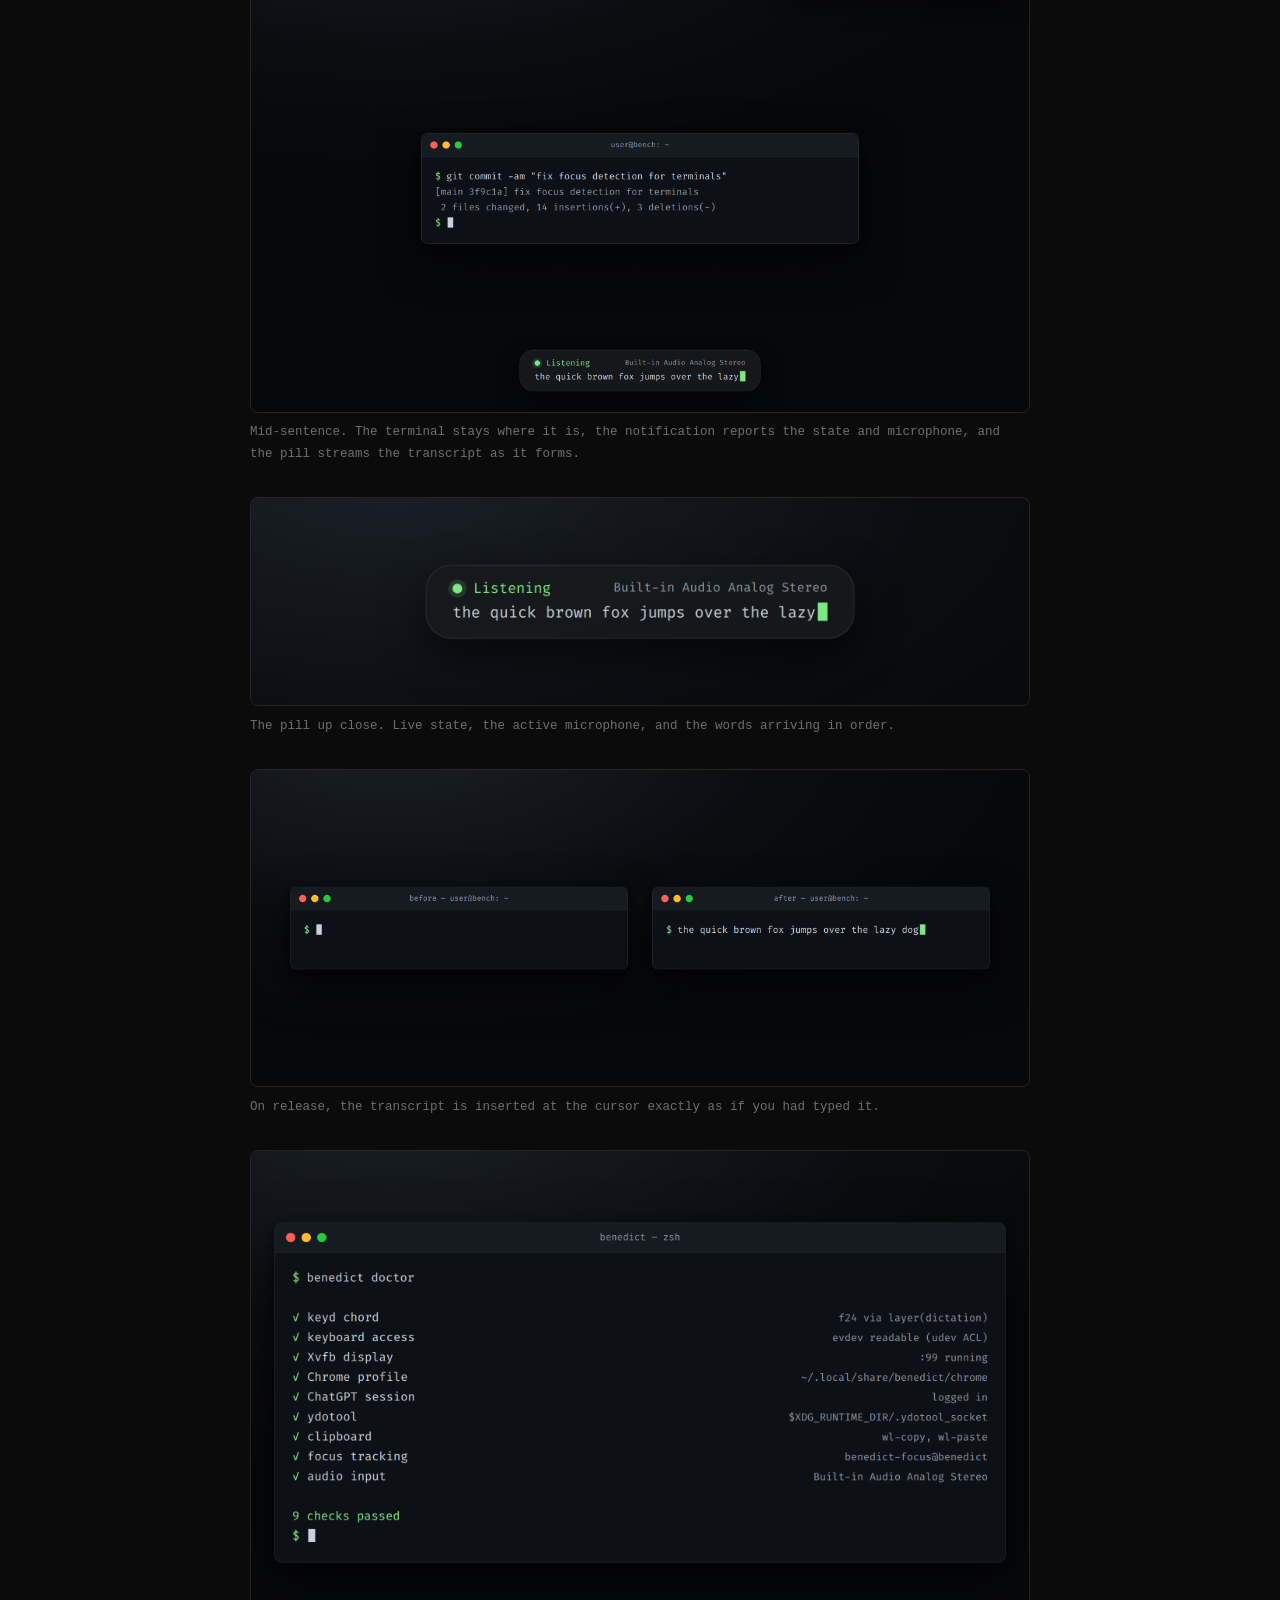
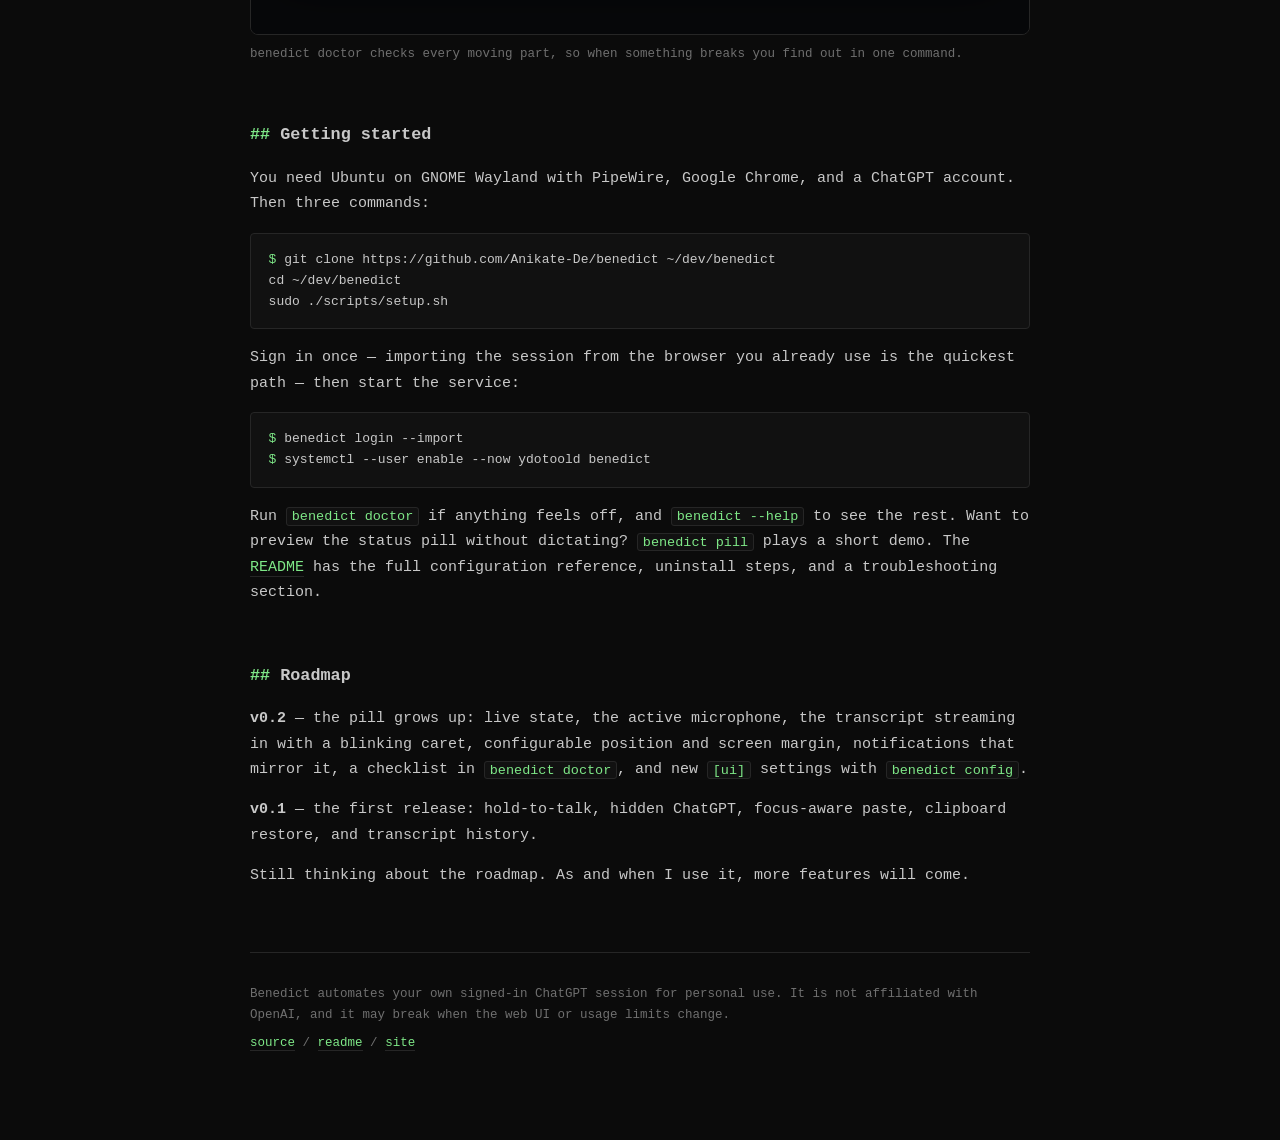
==== commit d8467fdd: "docs: note configurable pill margin in roadmap" ====
--- a/index.html
+++ b/index.html
@@ -180,10 +180,10 @@
         <h2>Roadmap</h2>
         <p>
           <strong>v0.2</strong> — the pill grows up: live state, the active
-          microphone, the transcript streaming in with a blinking caret, a
-          configurable position, notifications that mirror it, a checklist in
-          <code>benedict doctor</code>, and new <code>[ui]</code> settings with
-          <code>benedict config</code>.
+          microphone, the transcript streaming in with a blinking caret,
+          configurable position and screen margin, notifications that mirror
+          it, a checklist in <code>benedict doctor</code>, and new
+          <code>[ui]</code> settings with <code>benedict config</code>.
         </p>
         <p>
           <strong>v0.1</strong> — the first release: hold-to-talk, hidden
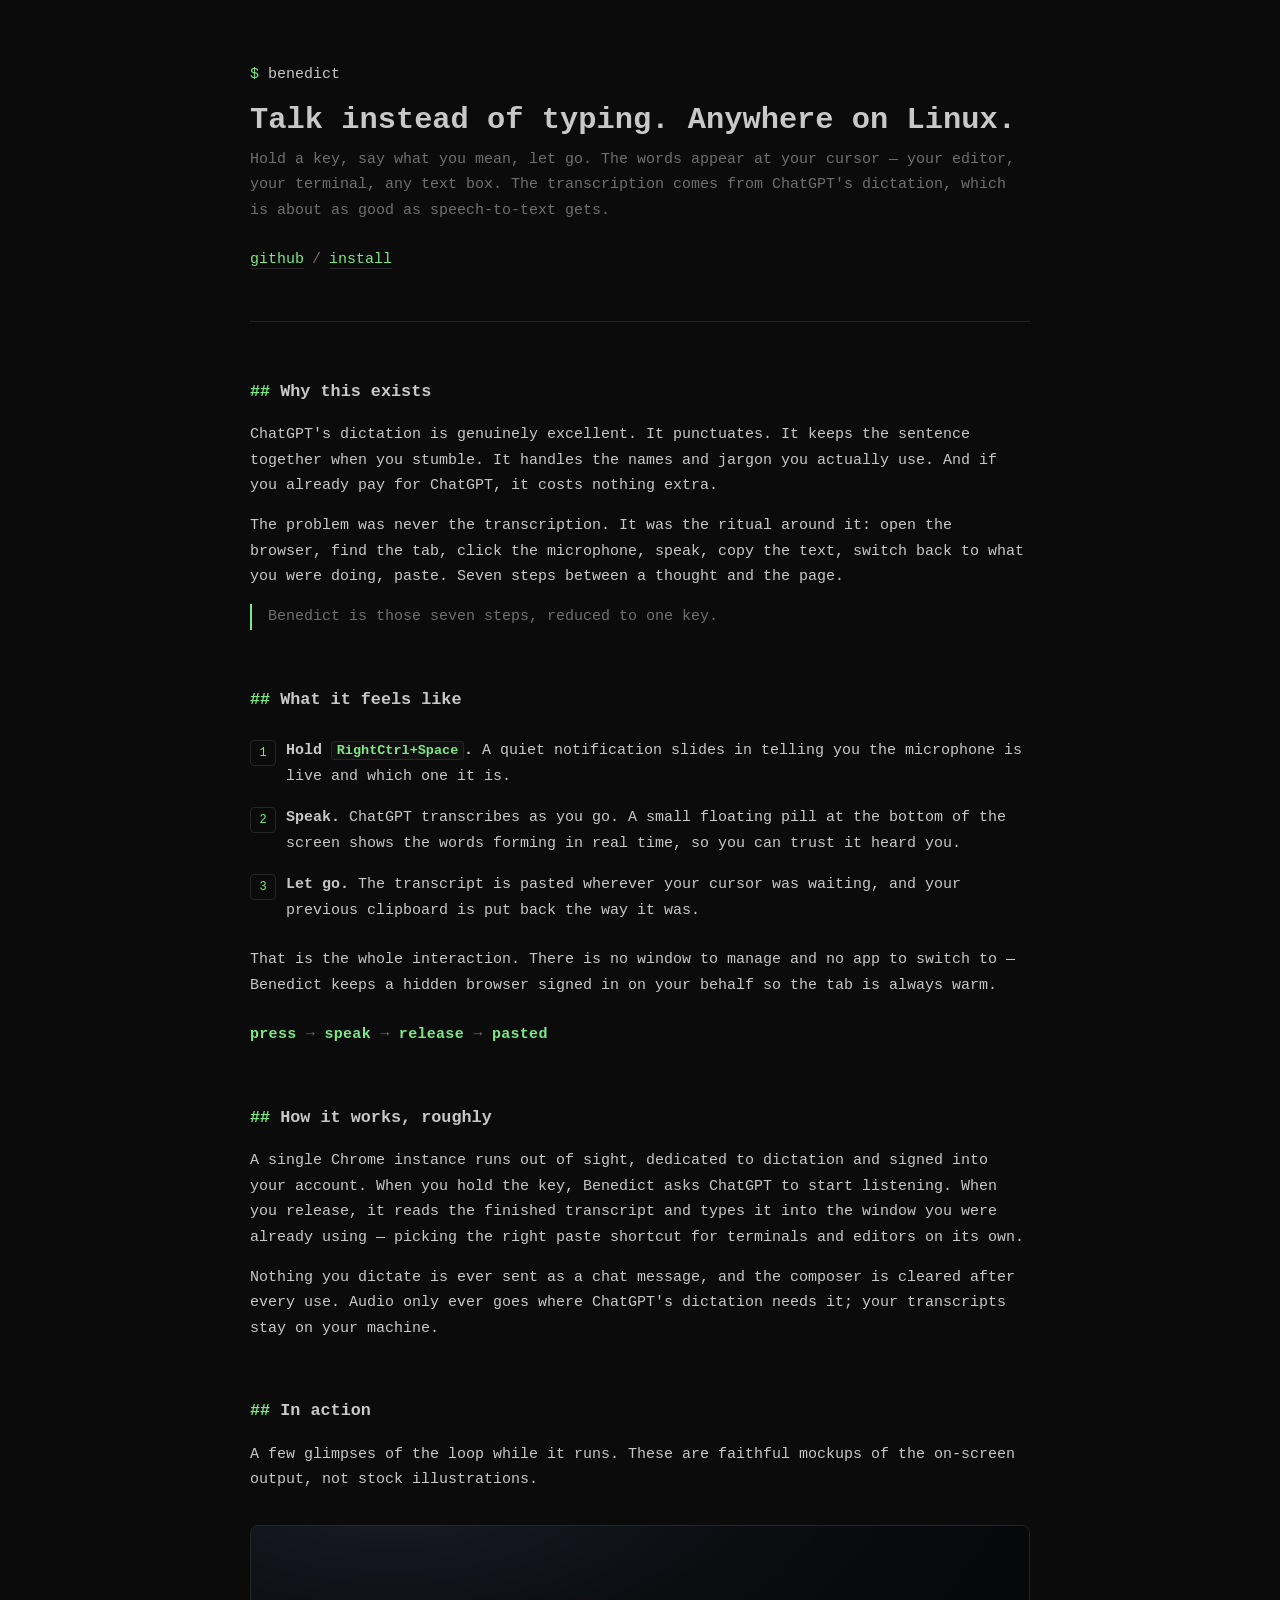
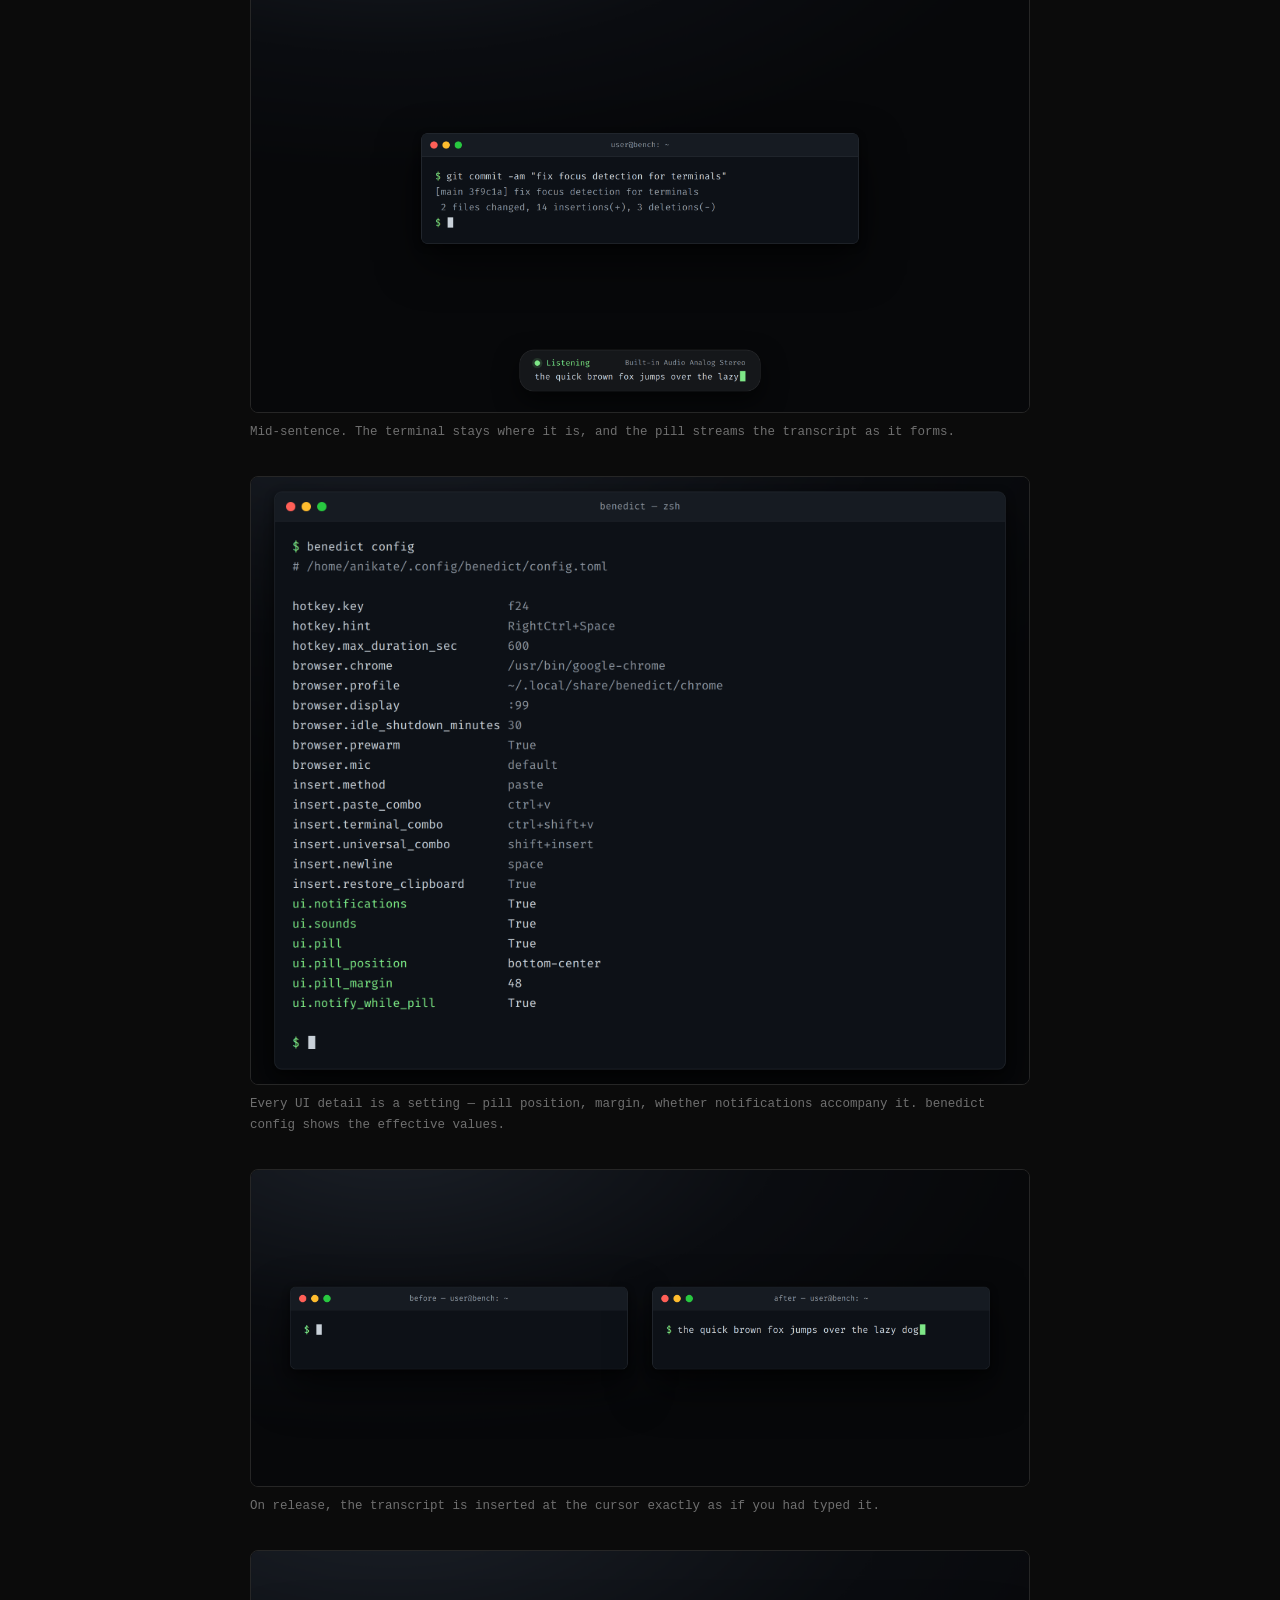
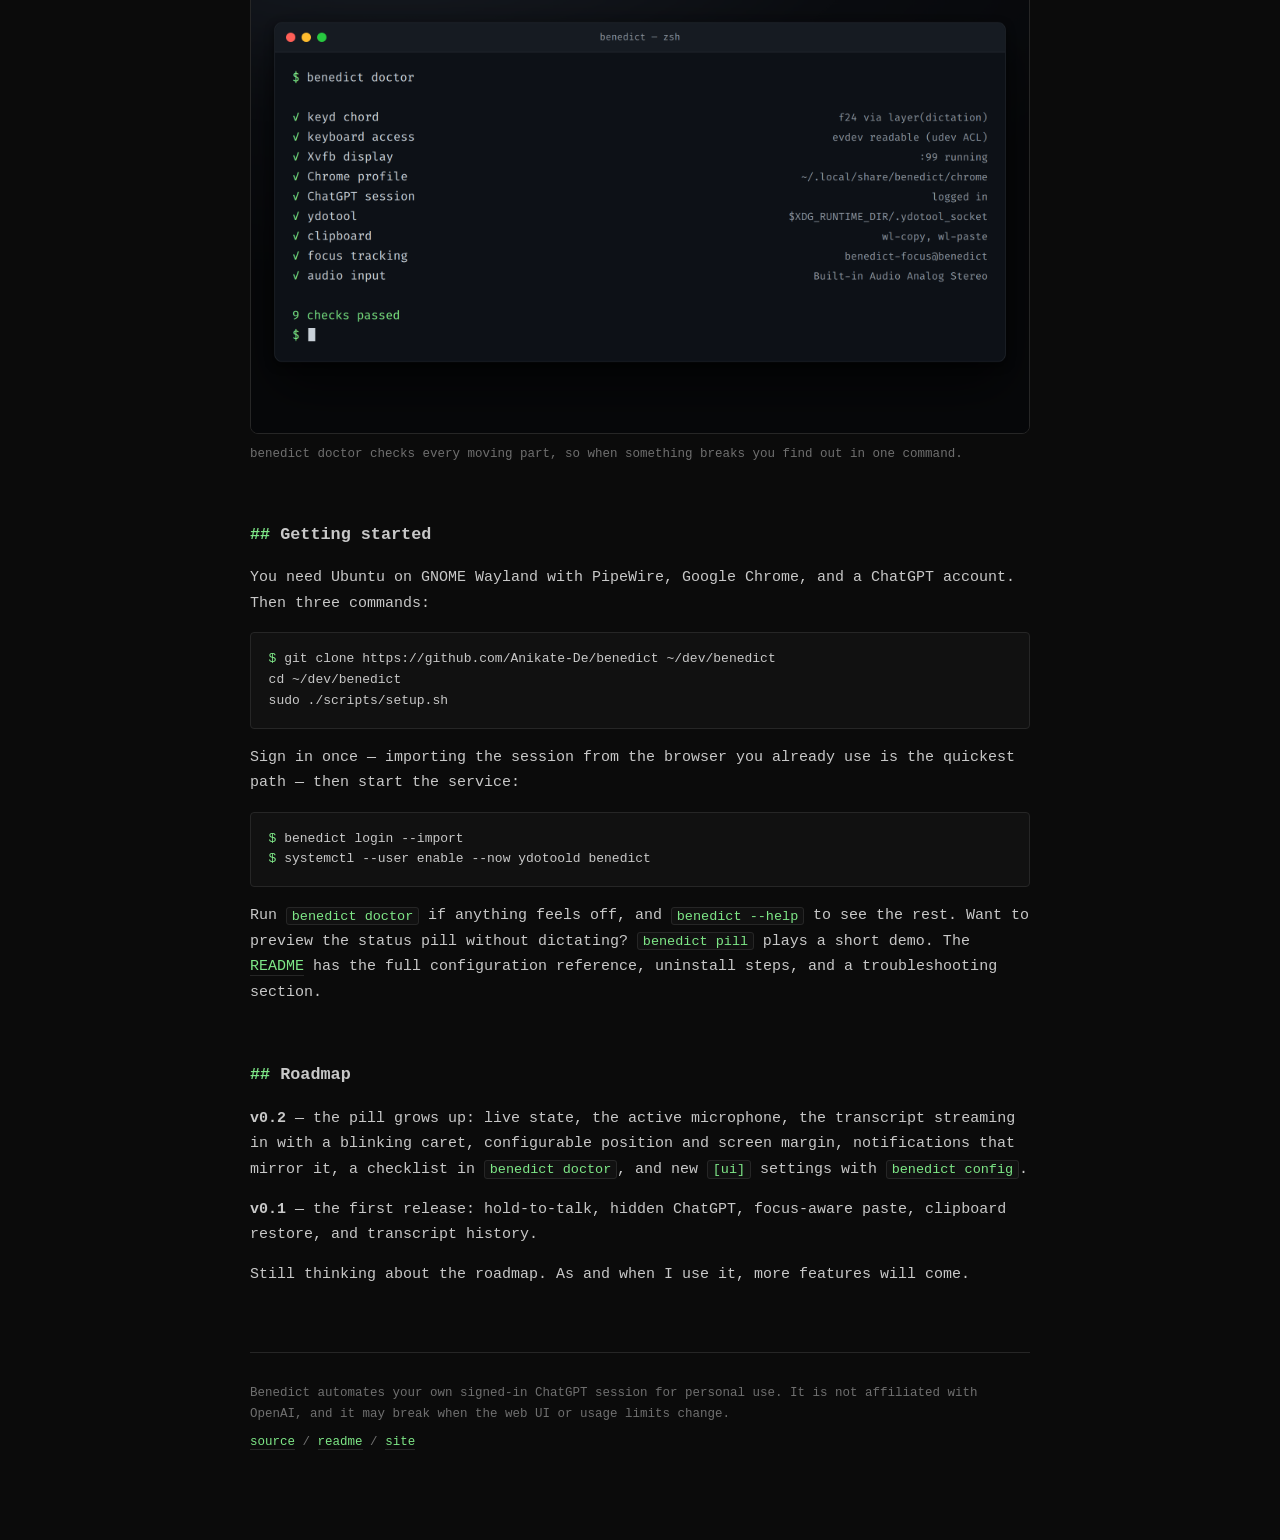
==== commit 7fa5db7d: "docs: single-pill desktop mockup, swap pill close-up for benedict config" ====
--- a/index.html
+++ b/index.html
@@ -107,23 +107,23 @@
         <figure>
           <img
             src="assets/shot-desktop.png"
-            alt="Desktop while dictating: a terminal window, a Benedict listening notification in the corner, and the status pill streaming a transcript"
-          />
-          <figcaption>
-            Mid-sentence. The terminal stays where it is, the notification
-            reports the state and microphone, and the pill streams the
-            transcript as it forms.
-          </figcaption>
-        </figure>
-
-        <figure>
-          <img
-            src="assets/shot-pill.png"
-            alt="Close-up of the GNOME status pill showing the streaming transcript"
-          />
-          <figcaption>
-            The pill up close. Live state, the active microphone, and the words
-            arriving in order.
+            alt="Desktop while dictating: a terminal window and the Benedict status pill streaming a transcript at the bottom"
+          />
+          <figcaption>
+            Mid-sentence. The terminal stays where it is, and the pill streams
+            the transcript as it forms.
+          </figcaption>
+        </figure>
+
+        <figure>
+          <img
+            src="assets/shot-config.png"
+            alt="Terminal output of benedict config listing the effective settings"
+          />
+          <figcaption>
+            Every UI detail is a setting — pill position, margin, whether
+            notifications accompany it. <code>benedict config</code> shows the
+            effective values.
           </figcaption>
         </figure>
 
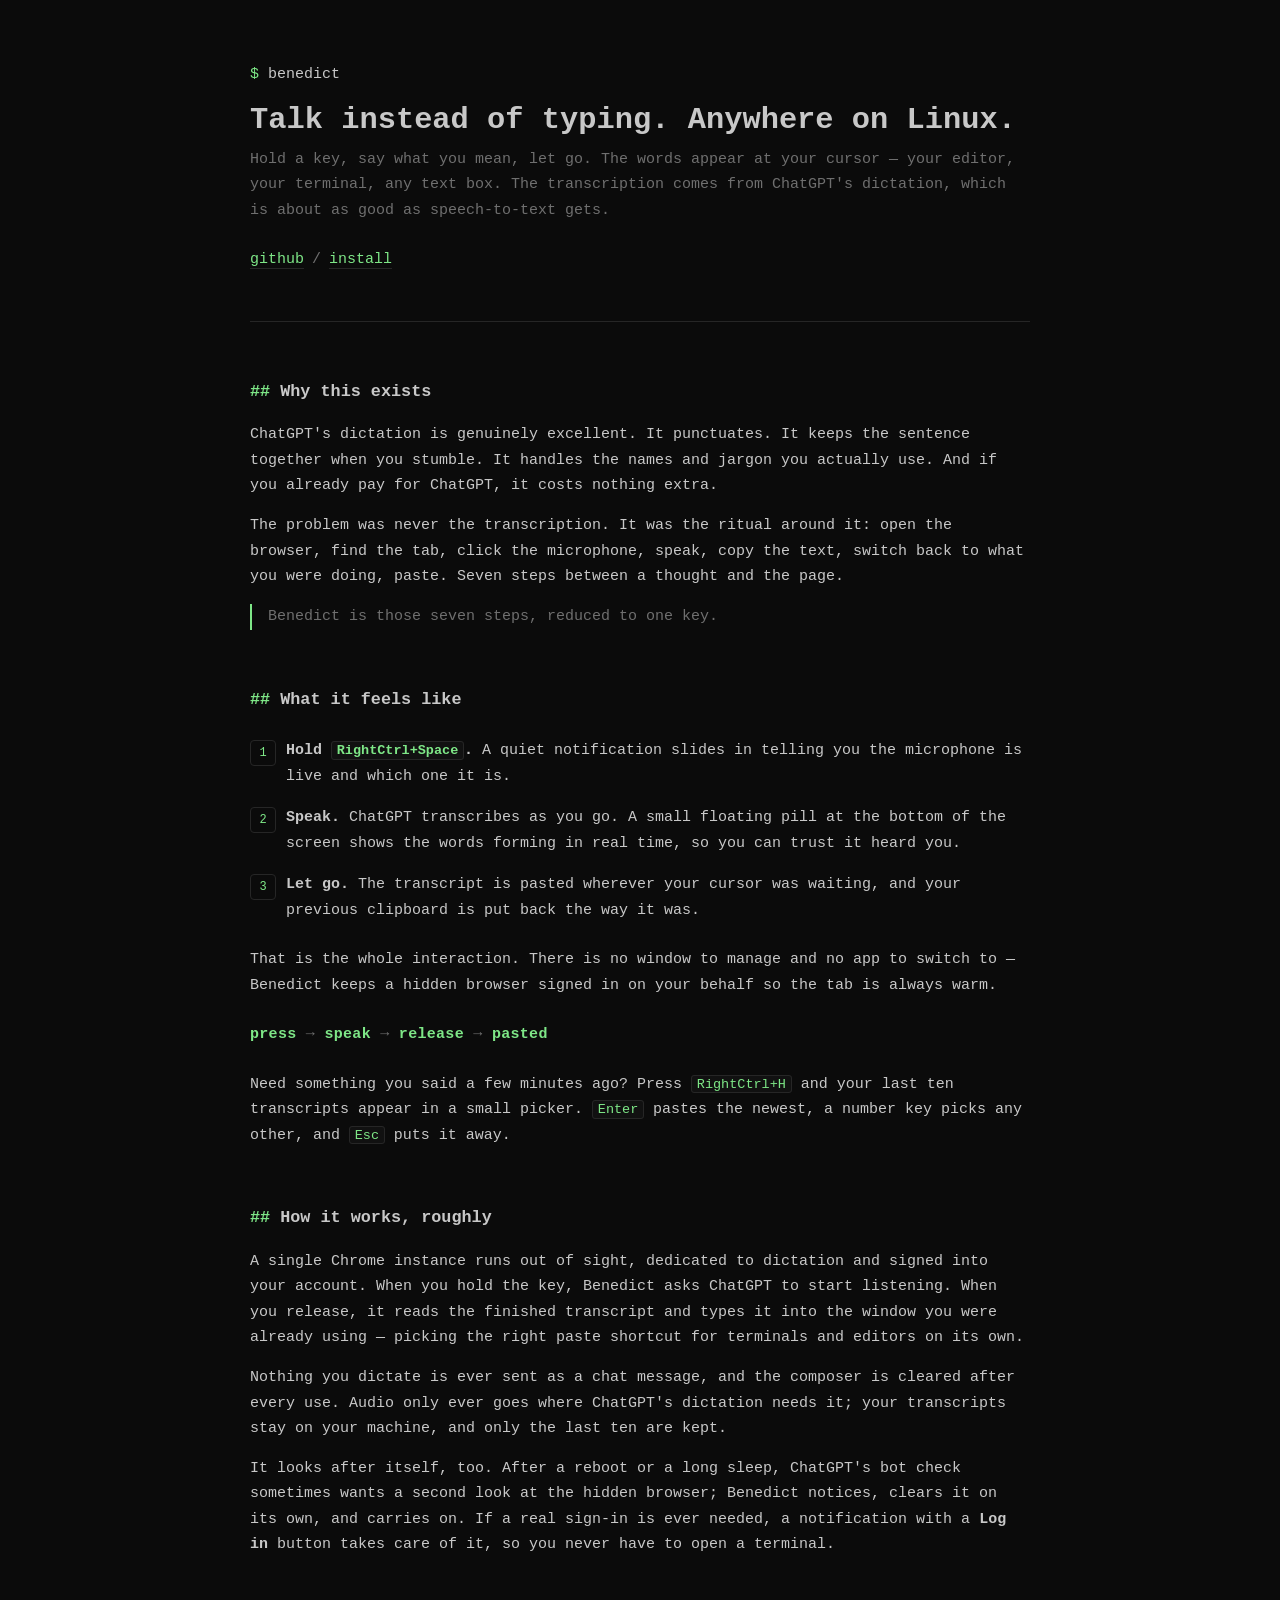
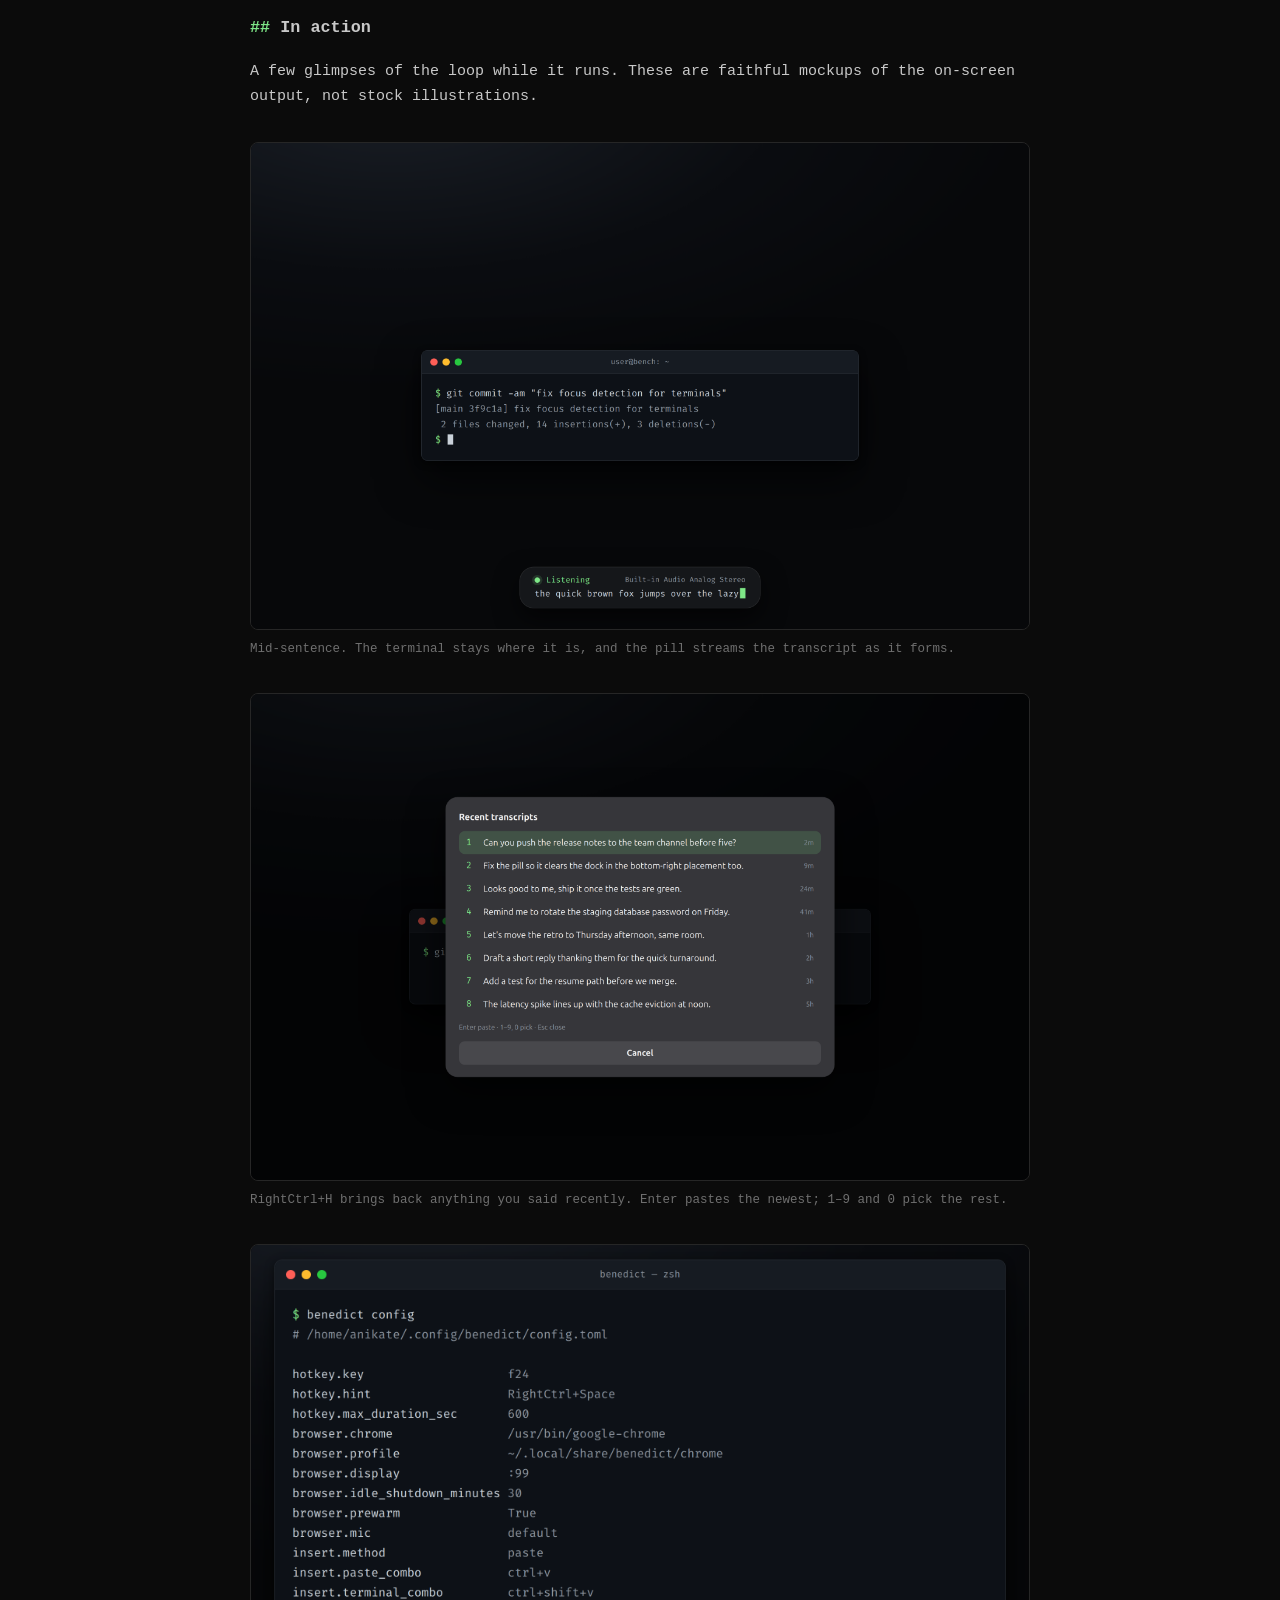
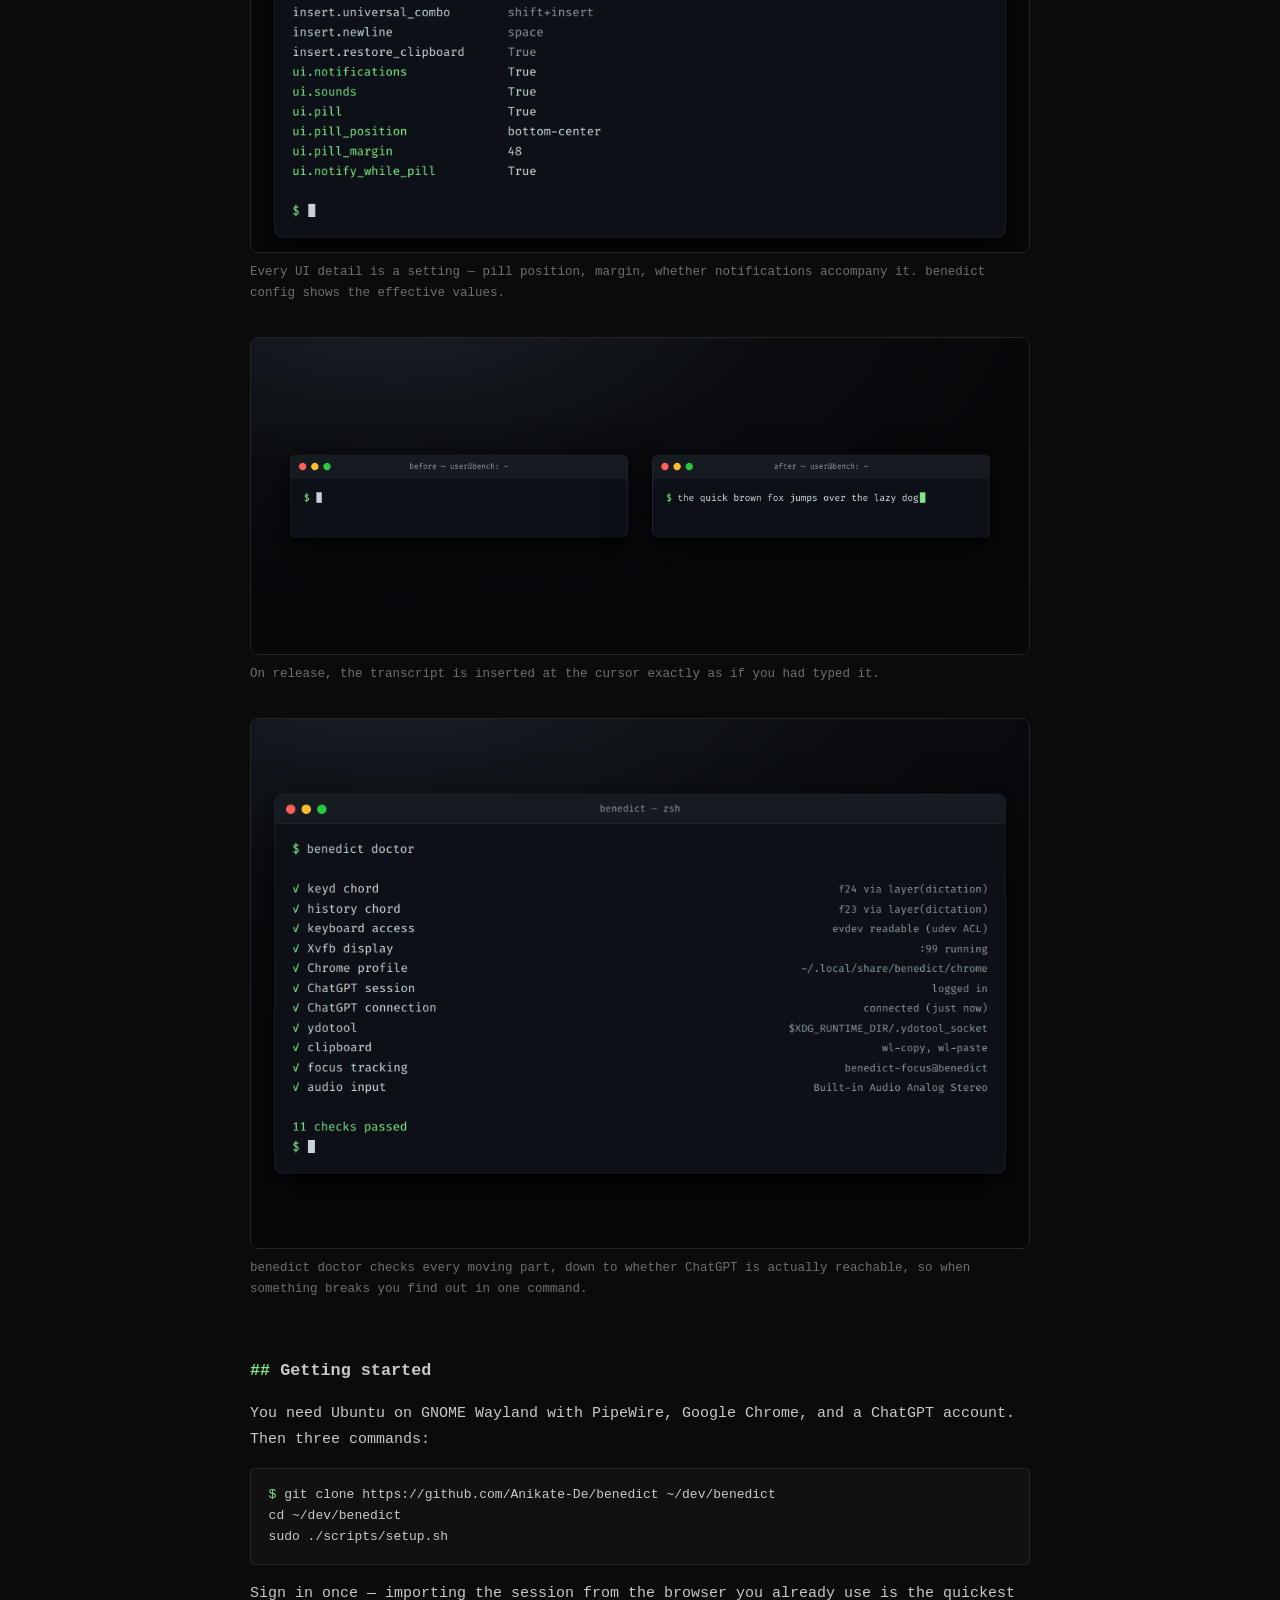
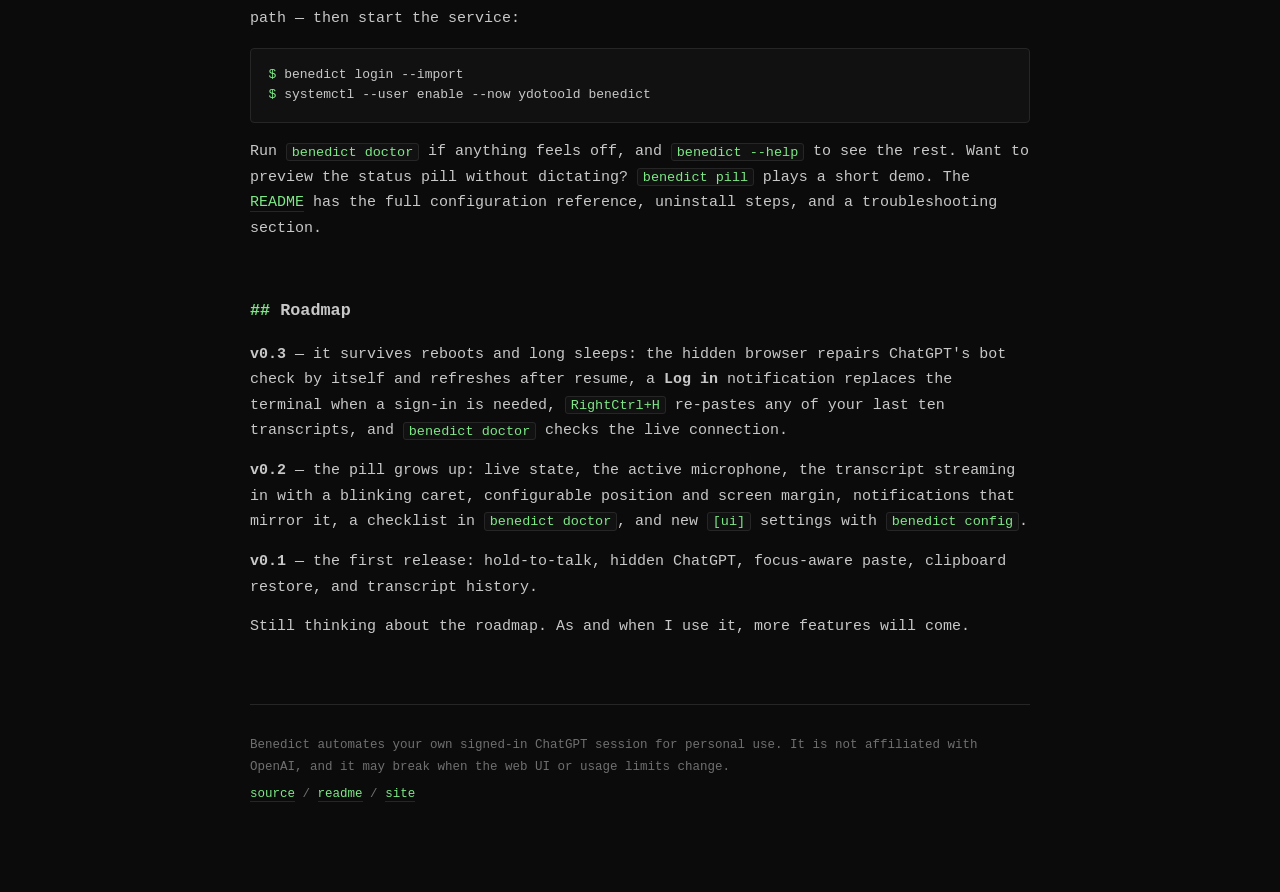
==== commit 581a375b: "docs: v0.3 — re-paste picker, self-healing connection, 11-point doctor" ====
--- a/index.html
+++ b/index.html
@@ -8,6 +8,7 @@
       name="description"
       content="Hold a key, speak, release. ChatGPT-quality dictation lands at your cursor, anywhere on Linux."
     />
+    <link rel="icon" type="image/svg+xml" href="favicon.svg" />
     <link rel="stylesheet" href="styles.css" />
   </head>
   <body>
@@ -78,6 +79,12 @@
           <b>press</b> &rarr; <b>speak</b> &rarr; <b>release</b> &rarr;
           <b>pasted</b>
         </p>
+        <p>
+          Need something you said a few minutes ago? Press
+          <code>RightCtrl+H</code> and your last ten transcripts appear in a
+          small picker. <code>Enter</code> pastes the newest, a number key
+          picks any other, and <code>Esc</code> puts it away.
+        </p>
       </section>
 
       <section id="how">
@@ -93,7 +100,16 @@
         <p>
           Nothing you dictate is ever sent as a chat message, and the composer
           is cleared after every use. Audio only ever goes where ChatGPT's
-          dictation needs it; your transcripts stay on your machine.
+          dictation needs it; your transcripts stay on your machine, and only
+          the last ten are kept.
+        </p>
+        <p>
+          It looks after itself, too. After a reboot or a long sleep,
+          ChatGPT's bot check sometimes wants a second look at the hidden
+          browser; Benedict notices, clears it on its own, and carries on. If
+          a real sign-in is ever needed, a notification with a
+          <strong>Log in</strong> button takes care of it, so you never have
+          to open a terminal.
         </p>
       </section>
 
@@ -112,6 +128,17 @@
           <figcaption>
             Mid-sentence. The terminal stays where it is, and the pill streams
             the transcript as it forms.
+          </figcaption>
+        </figure>
+
+        <figure>
+          <img
+            src="assets/shot-picker.png"
+            alt="The RightCtrl+H picker listing recent transcripts, the newest one highlighted"
+          />
+          <figcaption>
+            <code>RightCtrl+H</code> brings back anything you said recently.
+            Enter pastes the newest; 1&ndash;9 and 0 pick the rest.
           </figcaption>
         </figure>
 
@@ -141,11 +168,12 @@
         <figure>
           <img
             src="assets/shot-doctor.png"
-            alt="Terminal output of benedict doctor showing all nine checks passing"
-          />
-          <figcaption>
-            <code>benedict doctor</code> checks every moving part, so when
-            something breaks you find out in one command.
+            alt="Terminal output of benedict doctor showing all eleven checks passing"
+          />
+          <figcaption>
+            <code>benedict doctor</code> checks every moving part, down to
+            whether ChatGPT is actually reachable, so when something breaks
+            you find out in one command.
           </figcaption>
         </figure>
       </section>
@@ -179,6 +207,14 @@
       <section id="roadmap">
         <h2>Roadmap</h2>
         <p>
+          <strong>v0.3</strong> — it survives reboots and long sleeps: the
+          hidden browser repairs ChatGPT's bot check by itself and refreshes
+          after resume, a <strong>Log in</strong> notification replaces the
+          terminal when a sign-in is needed, <code>RightCtrl+H</code> re-pastes
+          any of your last ten transcripts, and <code>benedict doctor</code>
+          checks the live connection.
+        </p>
+        <p>
           <strong>v0.2</strong> — the pill grows up: live state, the active
           microphone, the transcript streaming in with a blinking caret,
           configurable position and screen margin, notifications that mirror
